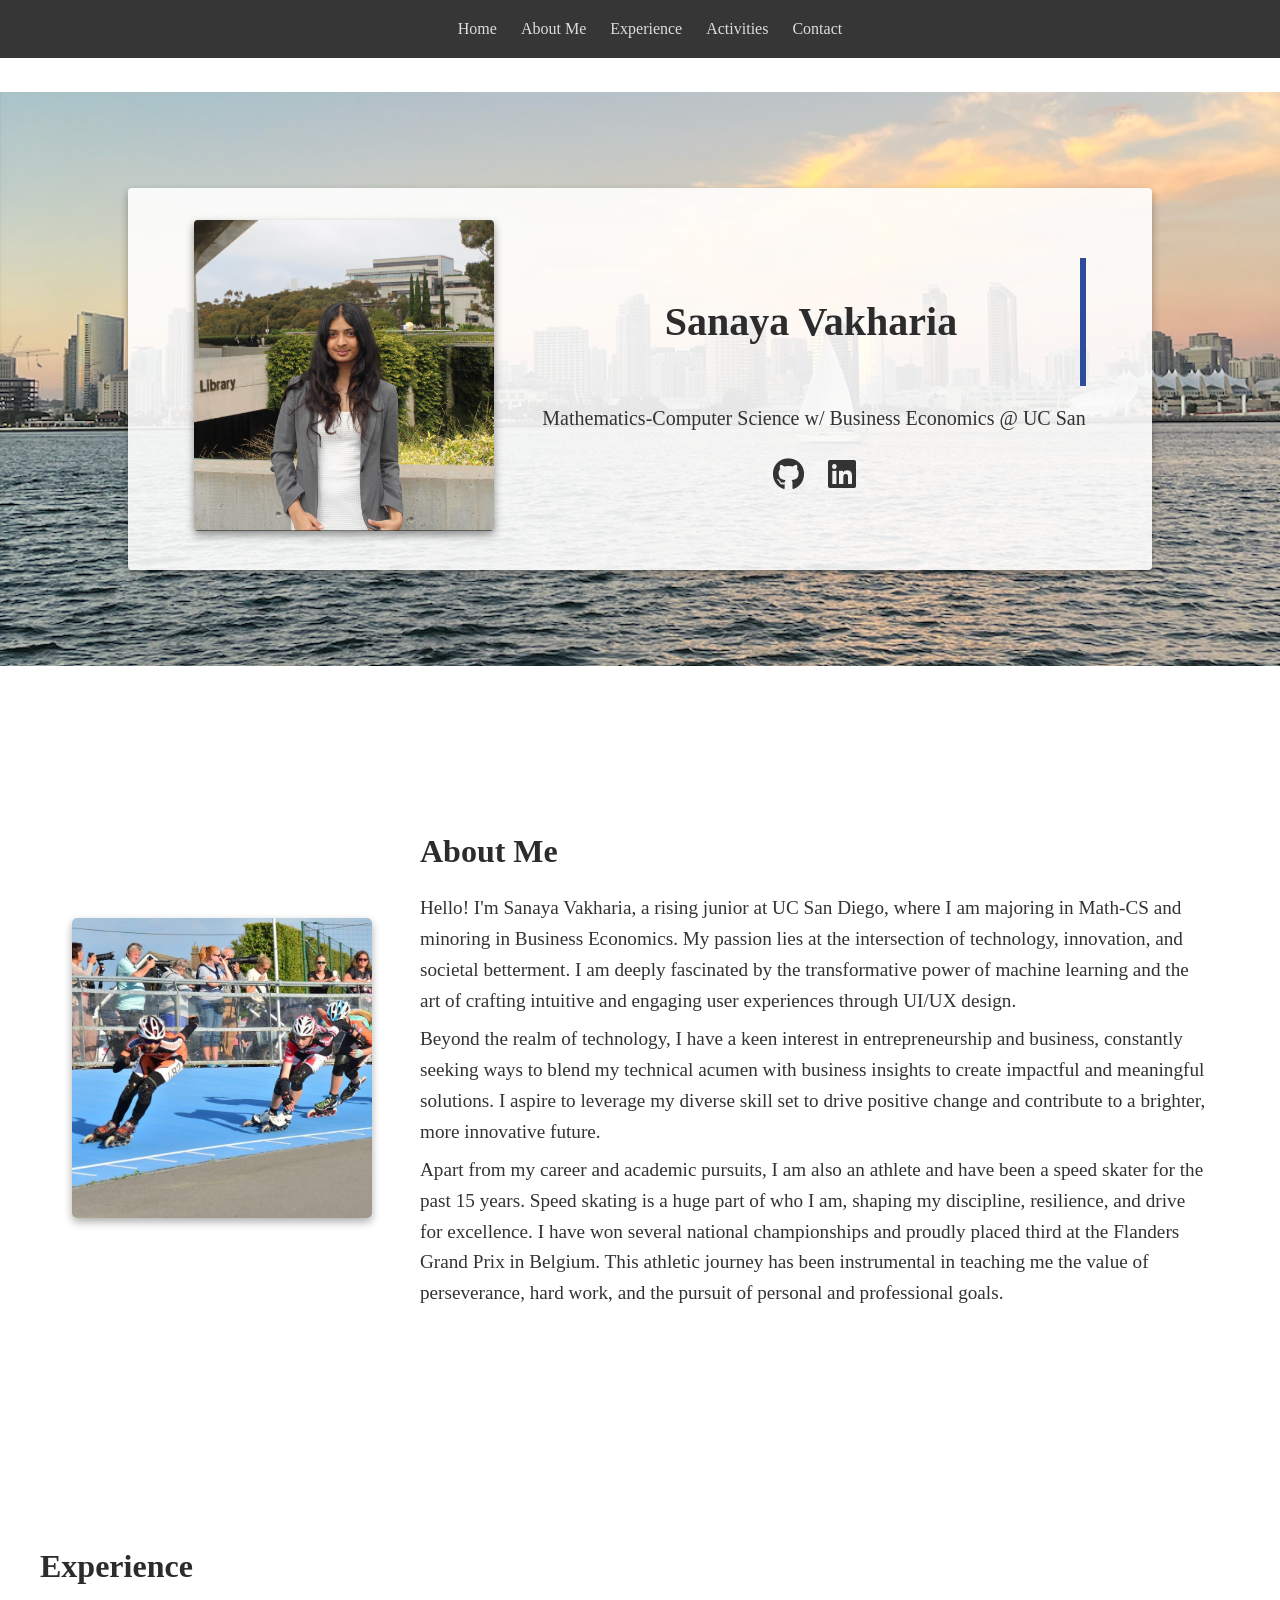
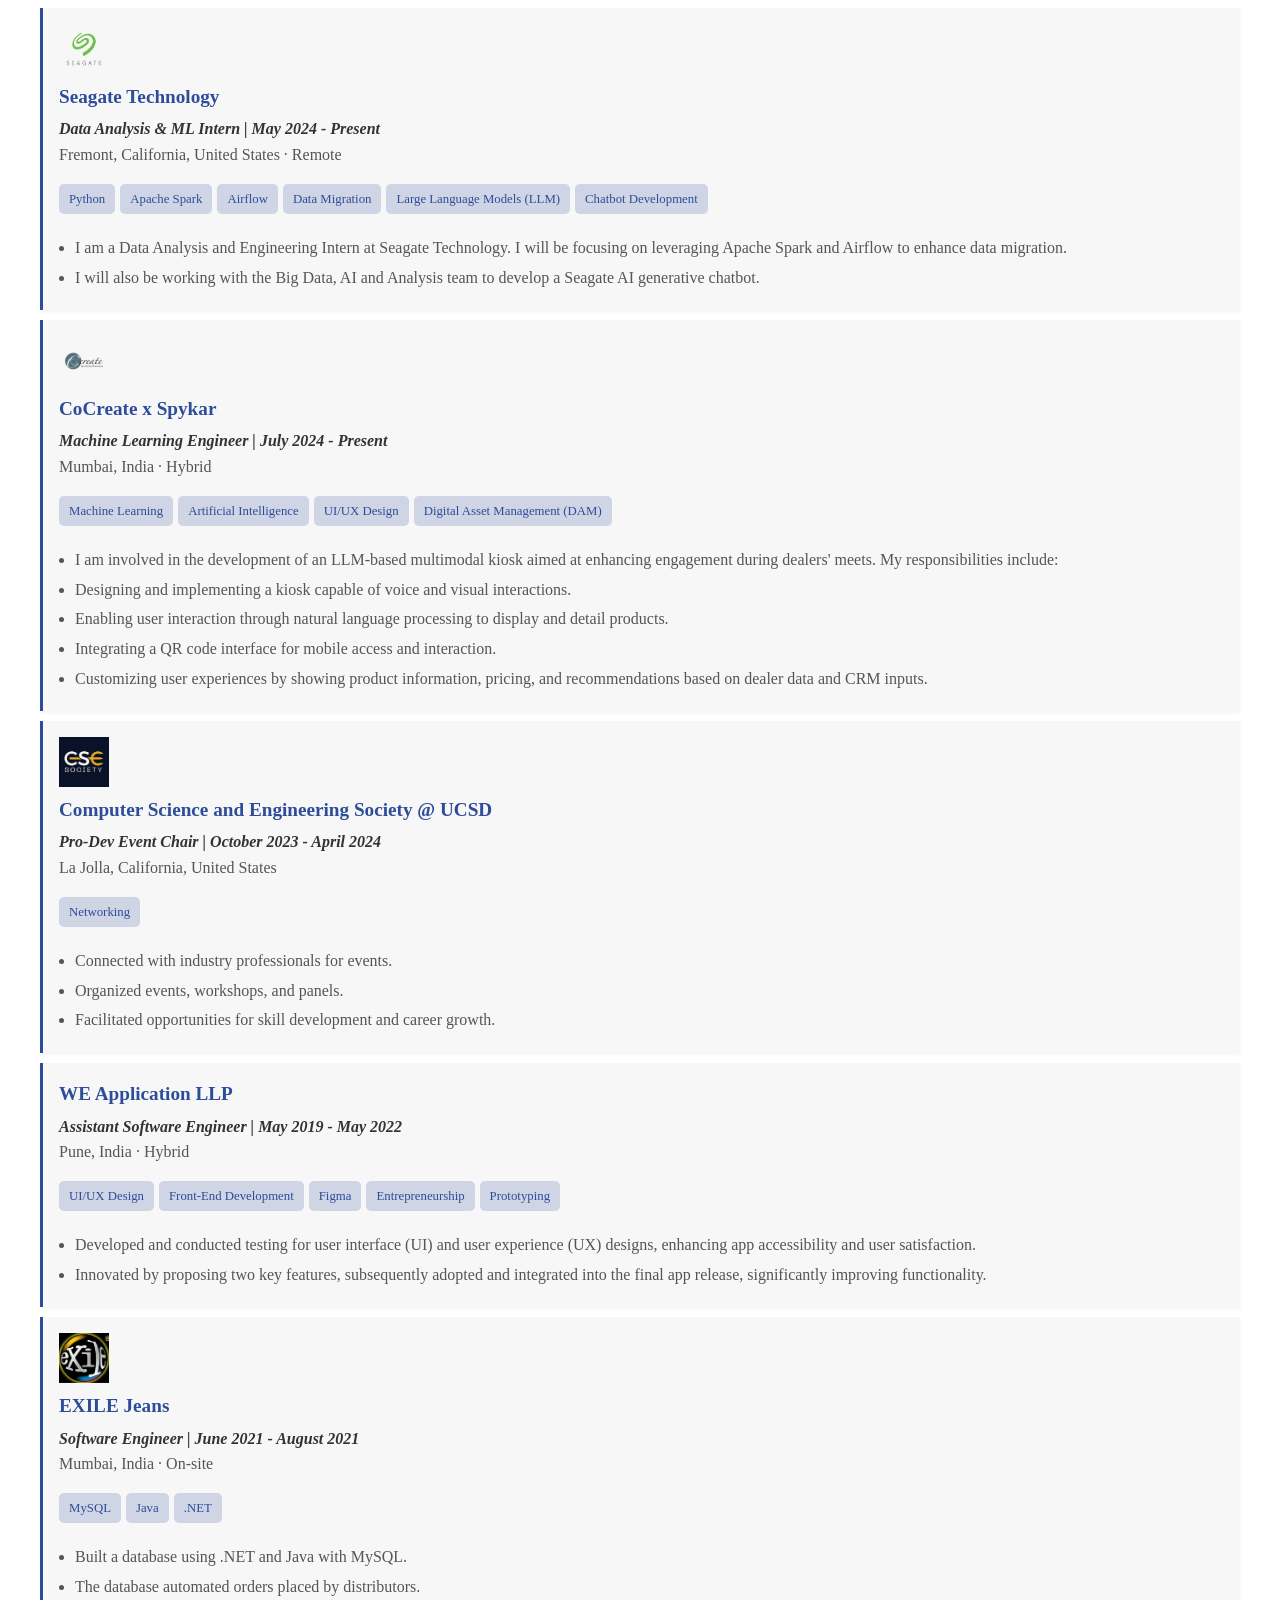
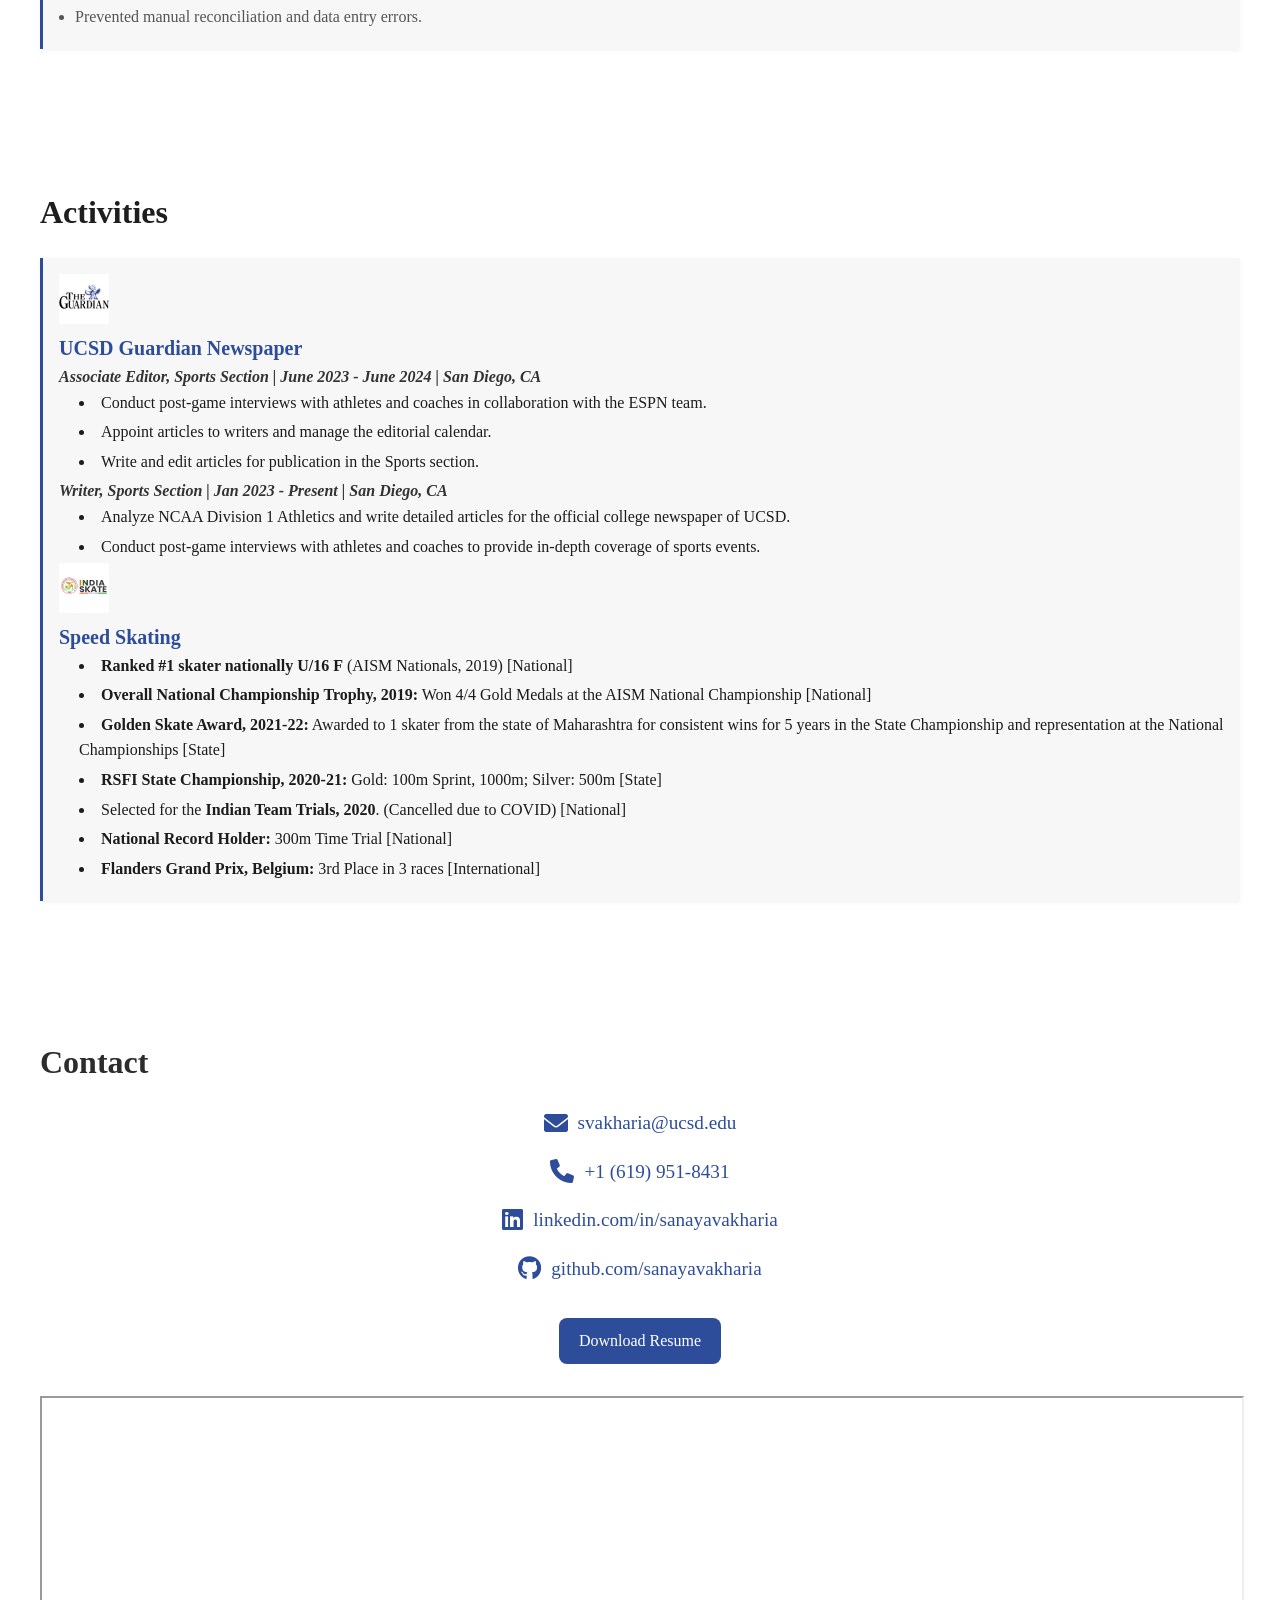
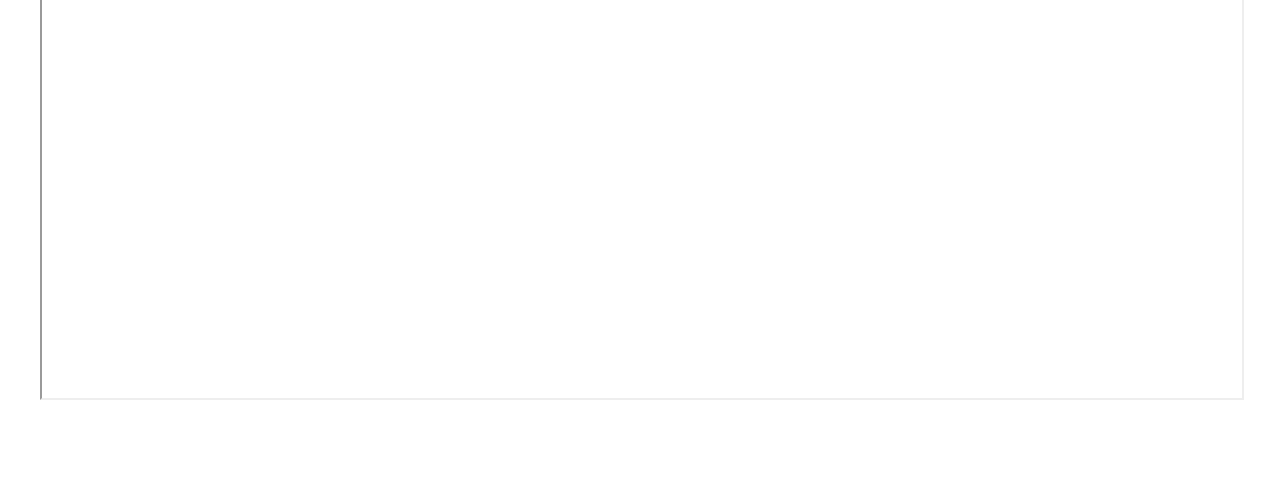
==== index.html @ 32162abb "rsfi logo added again" ====
<!DOCTYPE html>
<html lang="en">

<head>
    <meta charset="UTF-8">
    <meta name="viewport" content="width=device-width, initial-scale=1.0">
    <title>Sanaya Vakharia</title>
    <link href="https://fonts.googleapis.com/css2?family=Playfair+Display:wght@400;700&display=swap" rel="stylesheet">
    <link rel="stylesheet" href="styles.css">
    <link rel="stylesheet" href="https://cdnjs.cloudflare.com/ajax/libs/font-awesome/6.0.0-beta3/css/all.min.css">
    <link rel="icon" href="ICON.png" type="image/x-icon"> 
</head>

<body>
    <header>
        <nav>
            <ul>
                <li><a href="#main">Home</a></li>
                <li><a href="#about">About Me</a></li>
                <li><a href="#experience">Experience</a></li>
                <li><a href="#activities">Activities</a></li>
                <li><a href="#contact">Contact</a></li>
            </ul>
        </nav>
    </header>

    <section id="main">
        <div class="main-container">
            <div class="profile-pic">
                <img src="profile.jpg" alt="Sanaya Vakharia">
            </div>
            <div class="about-text">
                <h1 id="main-title">Sanaya Vakharia</h1>
                <p>Mathematics-Computer Science w/ Business Economics @ UC San Diego 🔱 </p>
                <p>Data Analyst & ML Intern @ Seagate Technology</p>
                <div class="social-icons">
                    <a href="https://github.com/sanayavakharia" target="_blank"><i class="fab fa-github"></i></a>
                    <a href="https://www.linkedin.com/in/sanaya27" target="_blank"><i class="fab fa-linkedin"></i></a>
                </div>
            </div>
        </div>
    </section>

    <section id="about">
        <div class="about-container">
            <div class="profile-pic-square">
                <img src="skate.jpg" alt="Sanaya Vakharia">
            </div>
            <div class="about-text">
                <h2>About Me</h2>
                <p>Hello! I'm Sanaya Vakharia, a rising junior at UC San Diego, where I am majoring in Math-CS and minoring in Business Economics. My passion lies at the intersection of technology, innovation, and societal betterment. I am deeply fascinated by the transformative power of machine learning and the art of crafting intuitive and engaging user experiences through UI/UX design.</p>
                <p>Beyond the realm of technology, I have a keen interest in entrepreneurship and business, constantly seeking ways to blend my technical acumen with business insights to create impactful and meaningful solutions. I aspire to leverage my diverse skill set to drive positive change and contribute to a brighter, more innovative future.</p>
                <p>Apart from my career and academic pursuits, I am also an athlete and have been a speed skater for the past 15 years. Speed skating is a huge part of who I am, shaping my discipline, resilience, and drive for excellence. I have won several national championships and proudly placed third at the Flanders Grand Prix in Belgium. This athletic journey has been instrumental in teaching me the value of perseverance, hard work, and the pursuit of personal and professional goals.</p>
            </div>
        </div>
    </section>

    <section id="experience">
        <h2>Experience</h2>
        <div class="experience-item">
            <div class="experience-header">
                <img src="seagate.png" alt="Seagate Logo" class="experience-logo">
                <div>
                    <h3>Seagate Technology</h3>
                    <h4><em>Data Analysis & ML Intern | May 2024 - Present</em></h4>
                    <p>Fremont, California, United States · Remote</p>
                </div>
                <div class="skills-used">
                    <span class="skill">Python</span>
                    <span class="skill">Apache Spark</span>
                    <span class="skill">Airflow</span>
                    <span class="skill">Data Migration</span>
                    <span class="skill">Large Language Models (LLM)</span>
                    <span class="skill">Chatbot Development</span>
                </div>
            </div>
            <ul>
                <li>I am a Data Analysis and Engineering Intern at Seagate Technology. I will be focusing on leveraging Apache Spark and Airflow to enhance data migration.</li>
                <li>I will also be working with the Big Data, AI and Analysis team to develop a Seagate AI generative chatbot.</li>
            </ul>
        </div>

        <div class="experience-item">
            <div class="experience-header">
                <img src="cocreate.webp" alt="CoCreate Logo" class="experience-logo">
                <div>
                    <h3>CoCreate x Spykar</h3>
                    <h4><em>Machine Learning Engineer | July 2024 - Present</em></h4>
                    <p>Mumbai, India · Hybrid</p>
                </div>
                <div class="skills-used">
                    <span class="skill">Machine Learning</span>
                    <span class="skill">Artificial Intelligence</span>
                    <span class="skill">UI/UX Design</span>
                    <span class="skill">Digital Asset Management (DAM)</span>
                </div>
            </div>
            <ul>
                <li>I am involved in the development of an LLM-based multimodal kiosk aimed at enhancing engagement during dealers' meets. My responsibilities include:</li>
                <li>Designing and implementing a kiosk capable of voice and visual interactions.</li>
                <li>Enabling user interaction through natural language processing to display and detail products.</li>
                <li>Integrating a QR code interface for mobile access and interaction.</li>
                <li>Customizing user experiences by showing product information, pricing, and recommendations based on dealer data and CRM inputs.</li>
            </ul>
        </div>
        <div class="experience-item">
            <div class="experience-header">
                <img src="cses.jpeg" alt="CSES Logo" class="experience-logo">
                <div>
                    <h3>Computer Science and Engineering Society @ UCSD</h3>
                    <h4><em>Pro-Dev Event Chair | October 2023 - April 2024</em></h4>
                    <p>La Jolla, California, United States</p>
                </div>
                <div class="skills-used">
                    <span class="skill">Networking</span>
                </div>
            </div>
            <ul>
                <li>Connected with industry professionals for events.</li>
                <li>Organized events, workshops, and panels.</li>
                <li>Facilitated opportunities for skill development and career growth.</li>
            </ul>
        </div>
        <div class="experience-item">
            <div class="experience-header">
                <div>
                    <h3>WE Application LLP</h3>
                    <h4><em>Assistant Software Engineer | May 2019 - May 2022</em></h4>
                    <p>Pune, India · Hybrid</p>
                </div>
                <div class="skills-used">
                    <span class="skill">UI/UX Design</span>
                    <span class="skill">Front-End Development</span>
                    <span class="skill">Figma</span>
                    <span class="skill">Entrepreneurship</span>
                    <span class="skill">Prototyping</span>
                </div>
            </div>
            <ul>
                <li>Developed and conducted testing for user interface (UI) and user experience (UX) designs, enhancing app accessibility and user satisfaction.</li>
                <li>Innovated by proposing two key features, subsequently adopted and integrated into the final app release, significantly improving functionality.</li>
            </ul>
        </div>
        <div class="experience-item">
            <div class="experience-header">
                <img src="exile.jpeg" alt="EXILE Jeans Logo" class="experience-logo">
                <div>
                    <h3>EXILE Jeans</h3>
                    <h4><em>Software Engineer | June 2021 - August 2021</em></h4>
                    <p>Mumbai, India · On-site</p>
                </div>
                <div class="skills-used">
                    <span class="skill">MySQL</span>
                    <span class="skill">Java</span>
                    <span class="skill">.NET</span>
                </div>
            </div>
            <ul>
                <li>Built a database using .NET and Java with MySQL.</li>
                <li>The database automated orders placed by distributors.</li>
                <li>Prevented manual reconciliation and data entry errors.</li>
            </ul>
        </div>
    </section>

    <section id="activities">
        <h2>Activities</h2>
        <div class="activities-container">
            <div class="activities-header">
                <img src="guardian.jpeg" alt="Guardian Logo" class="activities-logo">
                <div>
                    <h3>UCSD Guardian Newspaper</h3>
                    <h4><em>Associate Editor, Sports Section | June 2023 - June 2024 | San Diego, CA</em></h4>
                </div>
            </div>
            <ul>
                <li>Conduct post-game interviews with athletes and coaches in collaboration with the ESPN team.</li>
                <li>Appoint articles to writers and manage the editorial calendar.</li>
                <li>Write and edit articles for publication in the Sports section.</li>
            </ul>
            <div class="activities-header">
                <div>
                    <h4><em>Writer, Sports Section | Jan 2023 - Present | San Diego, CA</em></h4>
                </div>
            </div>
            <ul>
                <li>Analyze NCAA Division 1 Athletics and write detailed articles for the official college newspaper of UCSD.</li>
                <li>Conduct post-game interviews with athletes and coaches to provide in-depth coverage of sports events.</li>
            </ul>
            <div class="activities-header">
                <img src="rsfi.jpg" alt="RSFI Logo" class="activities-logo">
                <h3>Speed Skating</h3>
            </div>
            <ul>
                <li><strong>Ranked #1 skater nationally U/16 F</strong> (AISM Nationals, 2019) [National]</li>
                <li><strong>Overall National Championship Trophy, 2019:</strong> Won 4/4 Gold Medals at the AISM National Championship [National]</li>
                <li><strong>Golden Skate Award, 2021-22:</strong> Awarded to 1 skater from the state of Maharashtra for consistent wins for 5 years in the State Championship and representation at the National Championships [State]</li>
                <li><strong>RSFI State Championship, 2020-21:</strong> Gold: 100m Sprint, 1000m; Silver: 500m [State]</li>
                <li>Selected for the <strong>Indian Team Trials, 2020</strong>. (Cancelled due to COVID) [National]</li>
                <li><strong>National Record Holder:</strong> 300m Time Trial [National]</li>
                <li><strong>Flanders Grand Prix, Belgium:</strong> 3rd Place in 3 races [International]</li>
            </ul>
        </div>
    </section>

    <section id="contact">
        <h2>Contact</h2>
        <div class="contact-container">
            <div class="contact-item">
                <span class="icon"><i class="fa-solid fa-envelope"></i></span>
                <span class="text"><a href="mailto:svakharia@ucsd.edu">svakharia@ucsd.edu</a></span>
            </div>
            <div class="contact-item">
                <span class="icon"><i class="fas fa-phone"></i></span>
                <span class="text">+1 (619) 951-8431</span>
            </div>
            <div class="contact-item">
                <span class="icon"><i class="fab fa-linkedin"></i></span>
                <span class="text"><a href="https://linkedin.com/in/sanayavakharia" target="_blank">linkedin.com/in/sanayavakharia</a></span>
            </div>
            <div class="contact-item">
                <span class="icon"><i class="fab fa-github"></i></span>
                <span class="text"><a href="https://github.com/sanayavakharia" target="_blank">github.com/sanayavakharia</a></span>
            </div>
        </div>
        <div class="download-resume-container">
            <a href="Resume.pdf" class="download-resume" download>Download Resume</a>
        </div>
        <div class="resume-container">
            <iframe src="Resume.pdf" width="100%" height="600px"></iframe>
        </div>
    </section>

    <script>
        document.addEventListener('DOMContentLoaded', (event) => {
            const mainSection = document.querySelector('#main');
            const paragraphs = mainSection.querySelectorAll('p');

            let textArray = [];
            paragraphs.forEach(p => {
                textArray.push(p.textContent);
                p.textContent = '';
            });

            let index = 0;
            let paragraphIndex = 0;

            function type() {
                if (paragraphIndex < textArray.length) {
                    if (index < textArray[paragraphIndex].length) {
                        paragraphs[paragraphIndex].textContent += textArray[paragraphIndex].charAt(index);
                        index++;
                        setTimeout(type, 35); // Adjust typing speed here
                    } else {
                        index = 0;
                        paragraphIndex++;
                        if (paragraphIndex < textArray.length) {
                            setTimeout(type, 35); // Pause before starting next paragraph
                        }
                    }
                }
            }

            type();
        });
    </script>
</body>

</html>
---- styles.css ----
/* Reset some basic styles */
* {
    margin: 0;
    padding: 0;
    box-sizing: content-box;
}

body {
    font-family: "Gill Sans Extrabold", serif;
    line-height: 1.6;
    background: #fff;
    color: #333;
    padding-top: 60px;
}

header {
    background: #363636;
    color: #ddd;
    padding: 1rem 0;
    text-align: center;
    position: fixed;
    width: 100%;
    top: 0;
    z-index: 1000;
}

nav ul {
    list-style: none;
    text-align: center;
}

nav ul li {
    display: inline;
    margin: 0 10px;
}

nav ul li a {
    color: #ddd;
    text-decoration: none;
    transition: color 0.3s ease-in-out;
}

nav ul li a:hover {
    color: #92a0f1;
}

section {
    padding: 4rem 2rem;
    margin: 2rem auto;
    max-width: 1200px;
    text-align: center;
}

h2 {
    color: rgb(30, 30, 30);
    font-size: 2rem;
    text-align: left;
    margin-bottom: 20px;
}

#main {
    padding: 6rem 8rem;
    text-align: center;
    background-image: url('sd.png');
    background-size: cover;
    background-position: center;
    background-repeat: no-repeat;
    border-radius: 0px;
}

#main .main-container {
    display: flex;
    flex-direction: row;
    align-items: center;
    justify-content: center;
    box-shadow: 0 4px 8px rgba(0, 0, 0, 0.318);
    border-radius: 4px;
    padding: 2rem;
    background-color: rgba(255, 255, 255, 0.891);
}

#main .profile-pic {
    margin-right: 3rem;
}

#main .profile-pic img {
    border-radius: 4px;
    width: 300px;
    height: auto;
    box-shadow: 0 4px 8px rgba(0, 0, 0, 0.424);
}

#main .about-text {
    text-align: center;
}

#main h1 {
    font-size: 2.5rem;
    margin-bottom: 1rem;
    padding: 2rem;
    white-space: nowrap;
    overflow: hidden;
    border-right: .15em solid #2d4c9a;
    animation: typing 2.5s steps(30, end), blink-caret .75s step-end infinite;
}

#main p {
    font-size: 1.25rem;
}

/* Typing effect */
@keyframes typing {
    from {
        width: 0;
    }

    to {
        width: 100%;
    }
}

/* Blinking cursor */
@keyframes blink-caret {
    from,
    to {
        border-color: transparent;
    }

    50% {
        border-color: #2d4c9a;
    }
}

.social-icons {
    margin-top: 1rem;
}

.social-icons a {
    margin: 0 10px;
    color: #333;
    font-size: 2rem;
    transition: color 0.3s ease-in-out;
}

.social-icons a:hover {
    color: #6d8ab8;
}

.about-container {
    display: flex;
    align-items: center;
    justify-content: center;
    text-align: left;
    margin: 2rem auto;
    padding: 2rem;
    background-color: #ffffff;
    border-radius: 8px;
}

.profile-pic-square {
    margin-right: 3rem;
}

.profile-pic-square img {
    border-radius: 5px;
    width: 300px;
    height: auto;
    box-shadow: 0 4px 8px rgba(0, 0, 0, 0.32);
}

.about-text h2 {
    font-size: 2rem;
}

.about-text p {
    font-size: 1.2rem;
    line-height: 1.6;
}

h1,
h2 {
    margin-bottom: 1rem;
    color: #2c2c2c;
}

p {
    margin-bottom: 0.5rem;
    color: #333;
}

ul {
    padding-left: 20px;
    text-align: left;
    color: #333;
}

a {
    color: #6d8ab8;
    text-decoration: none;
    transition: color 0.3s ease-in-out;
}

a:hover {
    color: #92a0f1;
}

.experience-item {
    background-color: #f7f7f7;
    border-left: 3px solid #2d4c9a;
    padding: 1rem;
    margin-bottom: 10px;
    border-radius: 0px;
    text-align: left;
    box-shadow: 0 2px 4px rgba(0, 0, 0, 0.048);
}

.experience-header {
    display: inline-block;
    align-items: center;
    margin-bottom: 1rem;
}

.experience-logo {
    width: 50px;
    height: 50px;
    margin-right: 1rem;
}

.experience h2 {
    font-size: 1.2rem;
    color: #444445;
    margin-bottom: 0.25rem;
}

.experience-item h3 {
    font-size: 1.2rem;
    color: #2d4c9a;
    margin-bottom: 0.25rem;
}

.experience-item p {
    font-size: 1rem;
    color: #555;
    margin-bottom: 0.3rem;
}

.experience-item ul {
    list-style: disc;
    padding-left: 1rem;
}

.experience-item ul li {
    margin-bottom: 0.25rem;
    color: #555;
}

.skills-used {
    display: flex;
    flex-wrap: wrap;
    margin-top: 1rem;
}

.skill {
    background-color: rgba(45, 76, 154, 0.2);
    color: #2d4c9a;
    padding: 5px 10px;
    margin-right: 5px;
    margin-bottom: 5px;
    border-radius: 5px;
    font-size: 0.8rem;
    white-space: nowrap;
}

#activities {
    padding: 2rem 2rem;
    margin-top: 10px;
    margin-bottom: 2rem;
    max-width: 1200px;
    text-align: left;
}

#activities h2 {
    color: rgb(30, 30, 30);
    font-size: 2rem;
    text-align: left;
    margin-bottom: 20px;
}

.activities-container {
    background-color: #f7f7f7;
    border-left: 3px solid #2d4c9a;
    padding: 1rem;
    margin-bottom: 0.5rem;
    border-radius: 0px;
    box-shadow: 0 2px 4px rgba(0, 0, 0, 0.048);
}

.activities-header {
    display: block;
    align-items: center;
    margin-bottom: 0rem;
}

.activities-logo {
    width: 50px;
    height: 50px;
    margin-right: 1rem;
}

.activities-header h3 {
    font-size: 1.25rem;
    color: #2d4c9a;
}

.activities-header p {
    font-size: 1rem;
    color: #343434;
}

.activities-container ul {
    list-style: disc inside;
    padding-left: 20px;
}

.activities-container ul li {
    margin-bottom: 0.25rem;
    color: #1d1c1c;
}

#contact {
    background: #ffffff;
    padding: 4rem 2rem;
    text-align: center;
}

.contact-container {
    display: flex;
    flex-direction: column;
    align-items: center;
    justify-content: center;
    margin-bottom: 20px;
}

.contact-item {
    display: flex;
    align-items: center;
    margin-bottom: 10px;
}

.contact-item .icon {
    font-size: 1.5rem;
    color: #2d4c9a;
    margin-right: 10px;
}

.contact-item .text {
    font-size: 1.2rem;
    color: #2d4c9a;
    align-items: center;
}

.contact-item a {
    color: #2d4c9a;
    text-decoration: none;
    align-items: center;
}

.contact-item a:hover {
    text-decoration: underline;
}

.resume-container {
    margin-top: 2rem;
}

.download-resume-container {
    display: flex;
    justify-content: center;
    align-items: center;
}

.download-resume {
    padding: 10px 20px;
    font-size: 1rem;
    color: #fff;
    background-color: #2d4c9a;
    border: none;
    border-radius: 8px;
    cursor: pointer;
    transition: background-color 0.3s;
    text-align: center;
    text-decoration: none;
}

.download-resume:hover {
    background-color: #393939;
    transition: background-color 0.3s;
    text-decoration: underline;
}

/* Responsive Styles */
@media (max-width: 767px) {
    #main {
        padding: 4rem 1rem; /* Reduce padding for smaller screens */
    }
    #main .main-container {
        flex-direction: column; /* Stack items vertically */
        padding: 1rem; /* Reduce padding for smaller screens */
    }
    #main .profile-pic {
        margin-right: 0;
        margin-bottom: 1rem; /* Add margin below the image */
    }
    #main .profile-pic img {
        width: 100%; /* Make image responsive */
    }
    .about-container {
        flex-direction: column; /* Stack items vertically */
        text-align: center; /* Center text for smaller screens */
        padding: 1rem; /* Reduce padding for smaller screens */
    }
    .profile-pic-square {
        margin-right: 0;
        margin-bottom: 1rem; /* Add margin below the image */
    }
    .profile-pic-square img {
        width: 100%; /* Make image responsive */
    }
    section {
        padding: 2rem 1rem; /* Reduce padding for smaller screens */
    }
    .experience-item {
        padding: 1rem; /* Reduce padding for smaller screens */
    }
    .skills-used {
        justify-content: center; /* Center skills on smaller screens */
    }
    #activities {
        padding: 2rem 1rem; /* Reduce padding for smaller screens */
    }
    .activities-container {
        padding: 1rem; /* Reduce padding for smaller screens */
    }
    .contact-container {
        padding: 1rem; /* Reduce padding for smaller screens */
    }
}
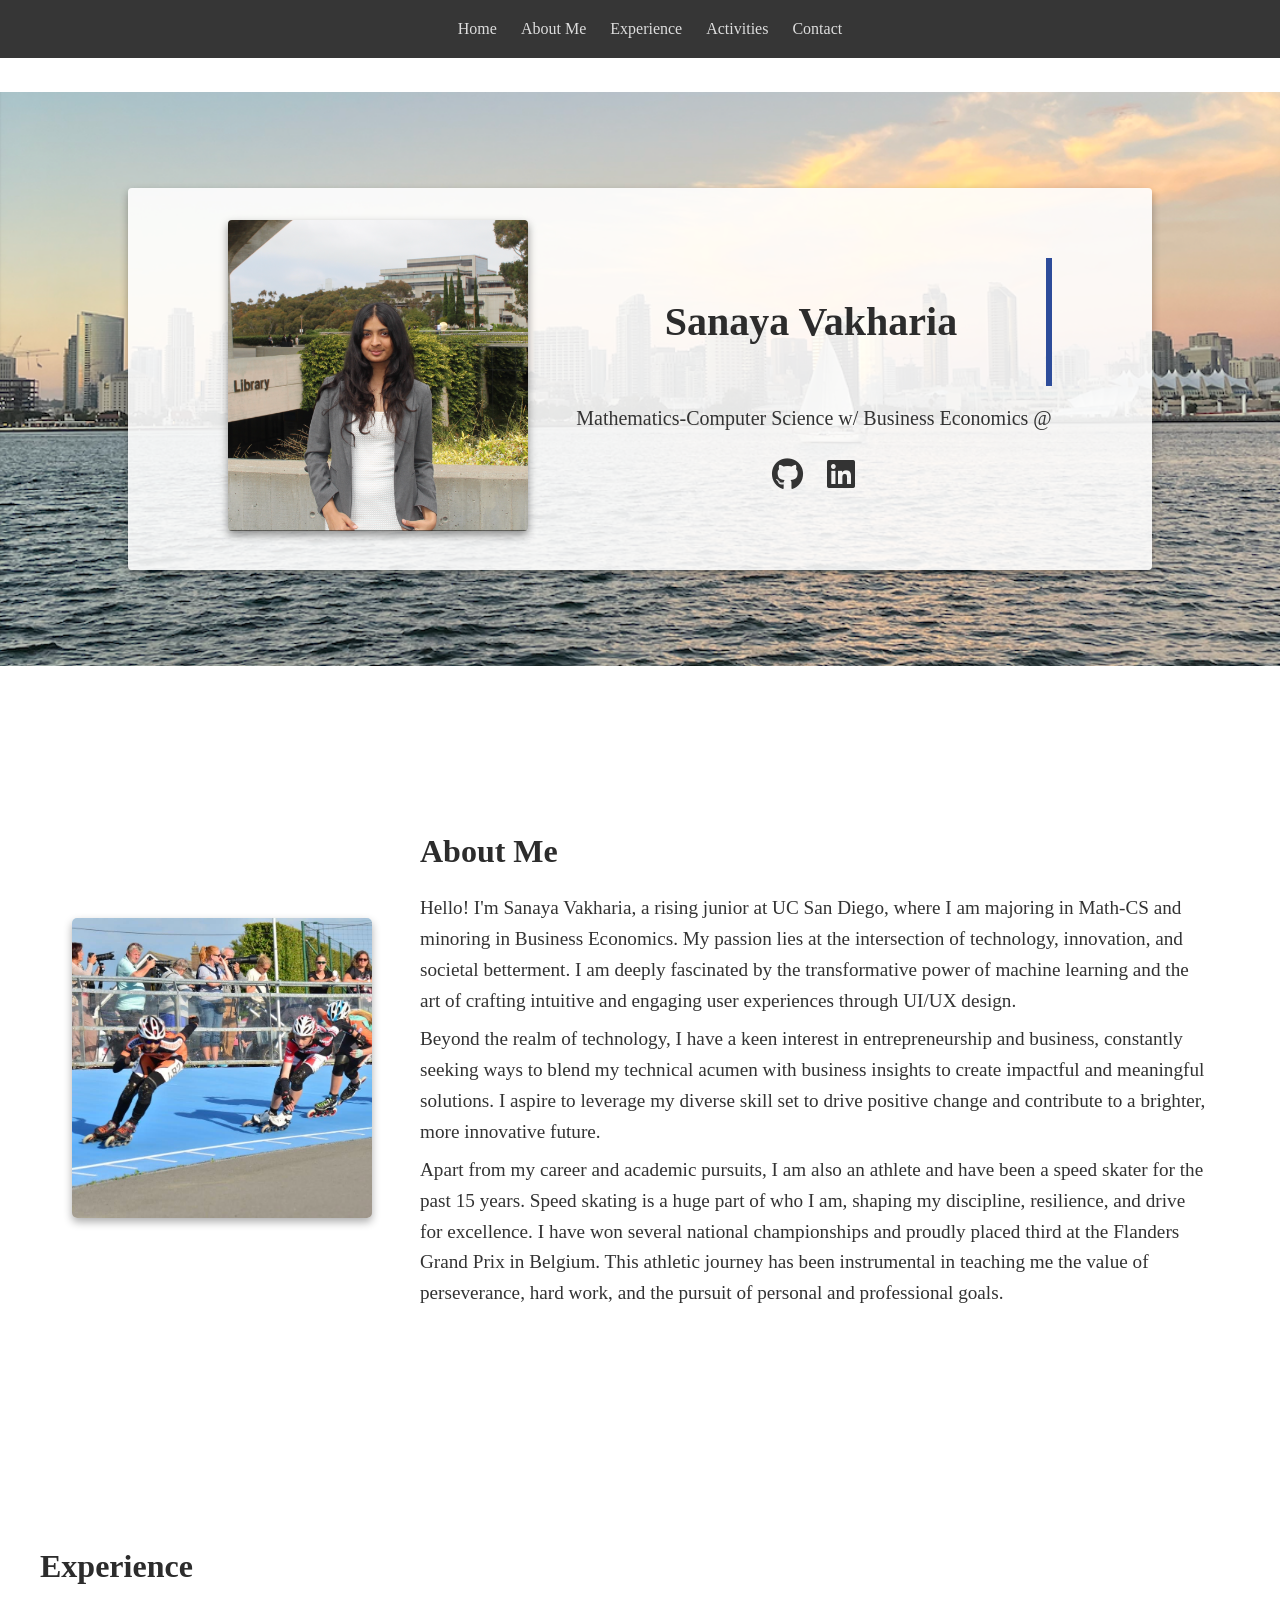
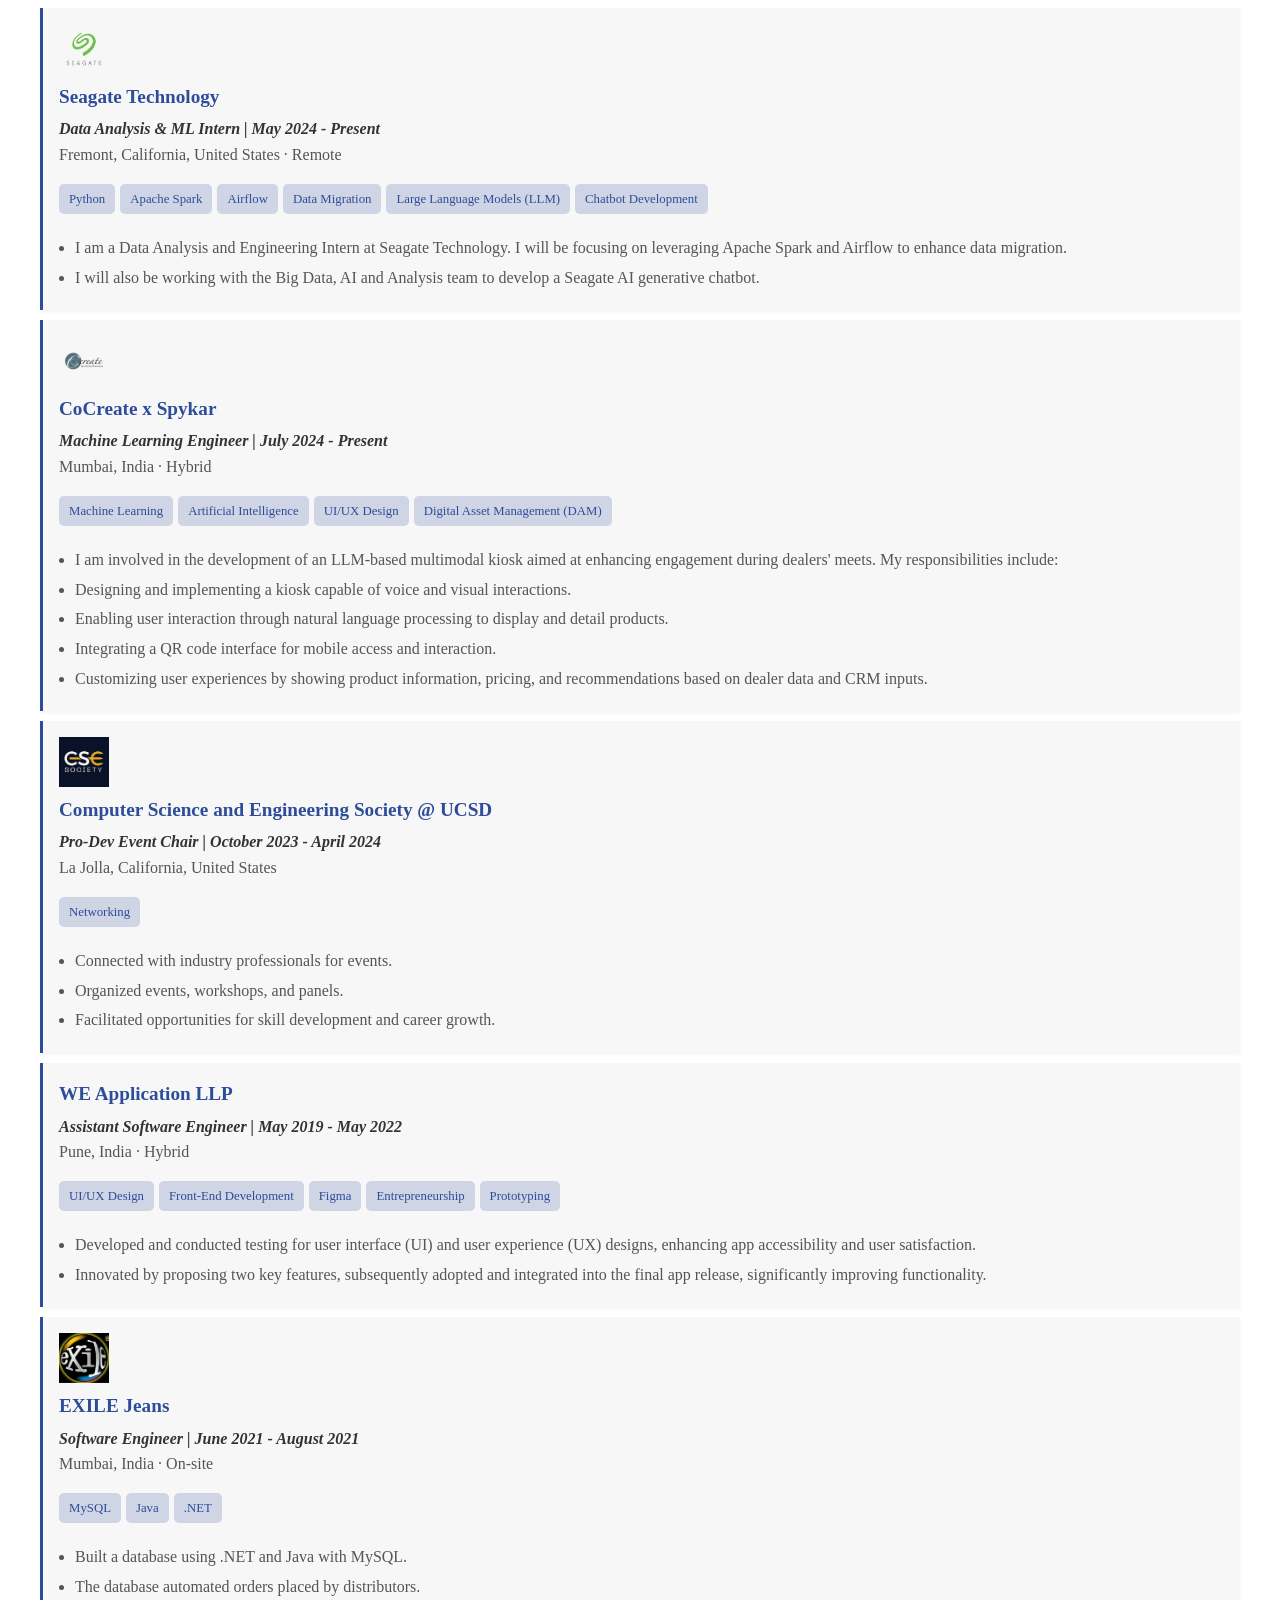
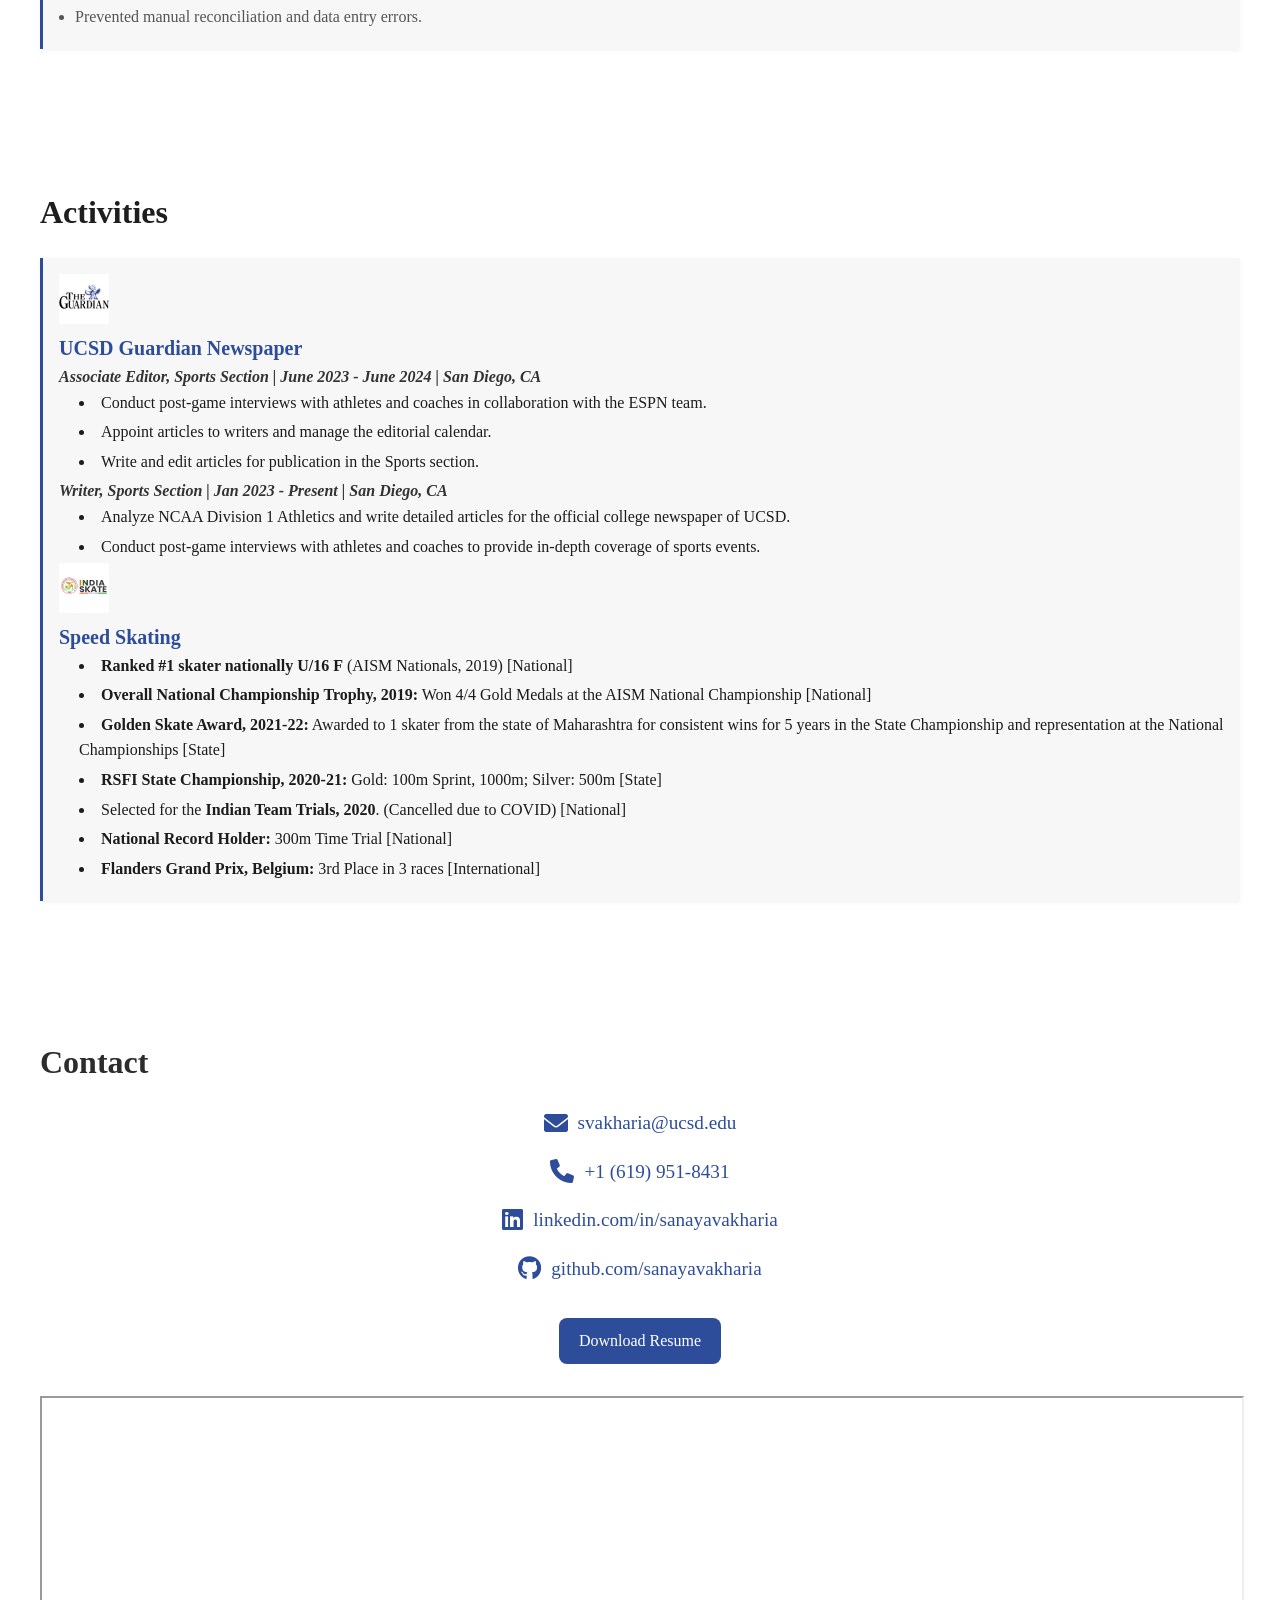
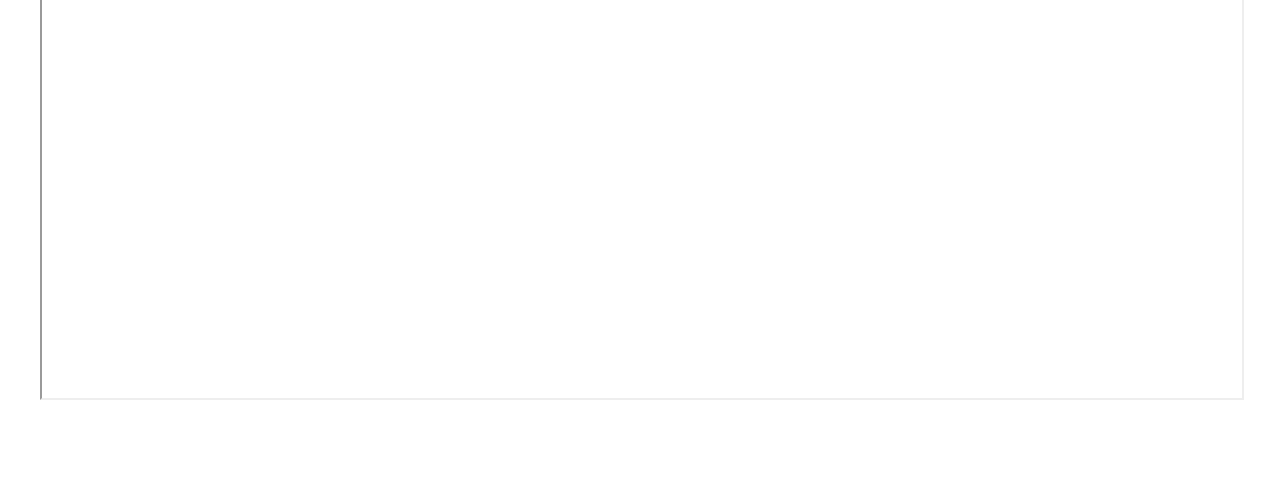
==== commit 9a6ff2ad: "resume changes" ====
--- a/index.html
+++ b/index.html
@@ -224,7 +224,7 @@
             </div>
         </div>
         <div class="download-resume-container">
-            <a href="Resume.pdf" class="download-resume" download>Download Resume</a>
+            <a href="resume1.pdf" class="download-resume" download>Download Resume</a>
         </div>
         <div class="resume-container">
             <iframe src="Resume.pdf" width="100%" height="600px"></iframe>
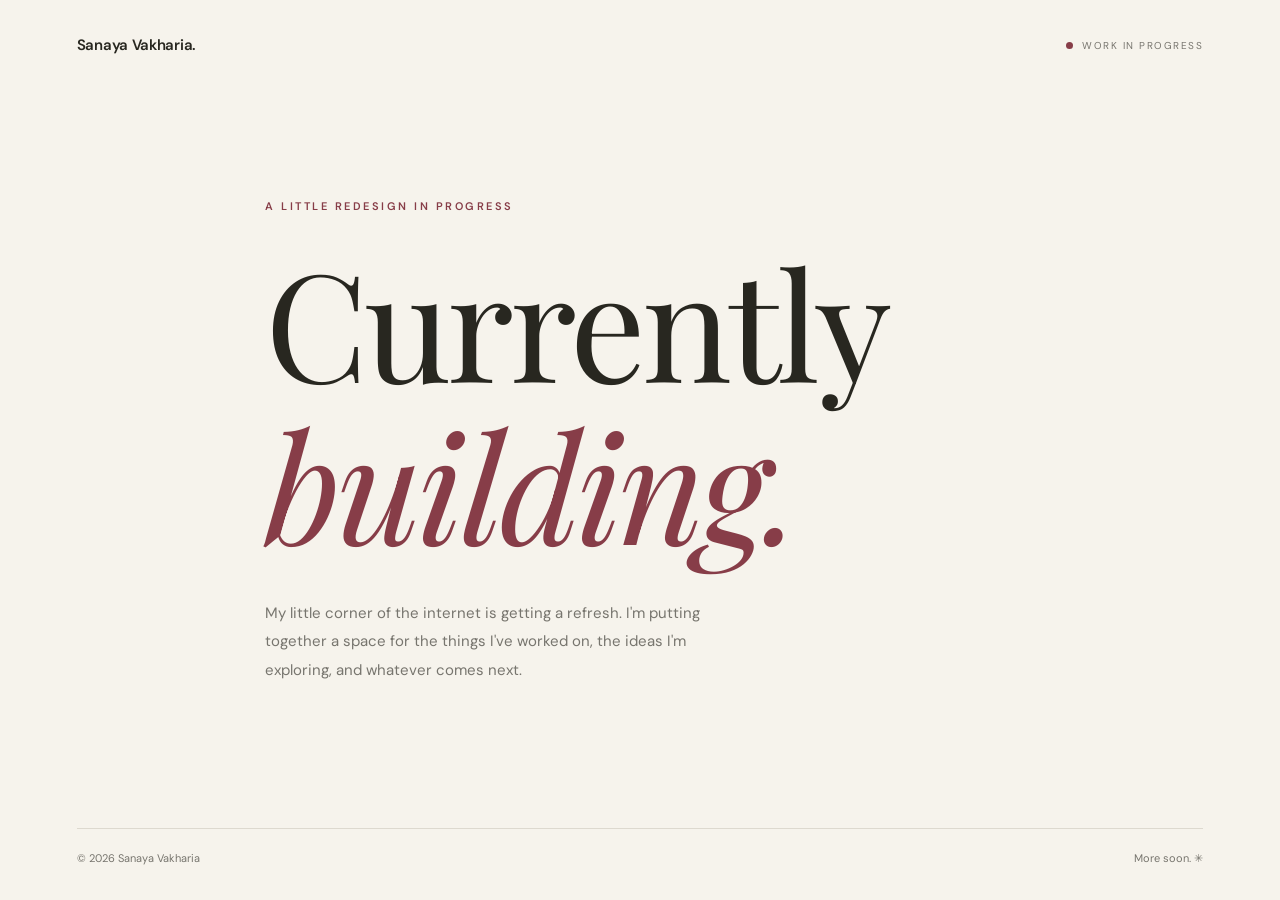
==== commit a373e4a5: "under construction" ====
--- a/index.html
+++ b/index.html
@@ -1,269 +1,177 @@
+
 <!DOCTYPE html>
 <html lang="en">
+<head>
+  <meta charset="UTF-8">
+  <meta name="viewport" content="width=device-width, initial-scale=1.0">
+  <title>Sanaya Vakharia</title>
 
-<head>
-    <meta charset="UTF-8">
-    <meta name="viewport" content="width=device-width, initial-scale=1.0">
-    <title>Sanaya Vakharia</title>
-    <link href="https://fonts.googleapis.com/css2?family=Playfair+Display:wght@400;700&display=swap" rel="stylesheet">
-    <link rel="stylesheet" href="styles.css">
-    <link rel="stylesheet" href="https://cdnjs.cloudflare.com/ajax/libs/font-awesome/6.0.0-beta3/css/all.min.css">
-    <link rel="icon" href="ICON.png" type="image/x-icon"> 
+  <link href="https://fonts.googleapis.com/css2?family=DM+Sans:wght@400;500;600&family=Playfair+Display:ital,wght@0,400;0,500;1,400&display=swap" rel="stylesheet">
+
+  <style>
+    * {
+      margin: 0;
+      padding: 0;
+      box-sizing: border-box;
+    }
+
+    body {
+      background: #F6F3EC;
+      color: #282720;
+      min-height: 100vh;
+      font-family: 'DM Sans', sans-serif;
+    }
+
+    .page {
+      min-height: 100vh;
+      display: flex;
+      flex-direction: column;
+      padding: 35px 6%;
+    }
+
+    header {
+      display: flex;
+      justify-content: space-between;
+      align-items: center;
+    }
+
+    .name {
+      font-size: 15px;
+      font-weight: 600;
+      letter-spacing: -0.3px;
+    }
+
+    .status {
+      display: flex;
+      align-items: center;
+      gap: 9px;
+      font-size: 10px;
+      letter-spacing: 1.5px;
+      color: #77756E;
+    }
+
+    .dot {
+      height: 7px;
+      width: 7px;
+      background: #873D48;
+      border-radius: 50%;
+      animation: pulse 2s infinite;
+    }
+
+    main {
+      flex: 1;
+      display: flex;
+      flex-direction: column;
+      justify-content: center;
+      align-items: flex-start;
+      max-width: 750px;
+      width: 100%;
+      margin: auto;
+    }
+
+    .eyebrow {
+      color: #873D48;
+      letter-spacing: 2.5px;
+      font-size: 11px;
+      font-weight: 600;
+      margin-bottom: 27px;
+    }
+
+    h1 {
+      font-family: 'Playfair Display', serif;
+      font-size: clamp(75px, 12vw, 150px);
+      font-weight: 400;
+      line-height: 1.08;
+      letter-spacing: -4px;
+    }
+
+    h1 span {
+      display: block;
+      color: #873D48;
+      font-style: italic;
+      font-weight: 400;
+    }
+
+    .description {
+      margin-top: 35px;
+      max-width: 460px;
+      font-size: 15px;
+      line-height: 1.9;
+      color: #77756E;
+    }
+
+    footer {
+      display: flex;
+      justify-content: space-between;
+      align-items: center;
+      border-top: 1px solid #DDD9CF;
+      padding-top: 22px;
+      font-size: 11px;
+      color: #77756E;
+    }
+
+    @keyframes pulse {
+      0%, 100% { opacity: 1; }
+      50% { opacity: 0.35; }
+    }
+
+    @media (max-width: 600px) {
+      .page {
+        padding: 25px;
+      }
+
+      .status {
+        font-size: 8px;
+      }
+
+      h1 {
+        letter-spacing: -2px;
+        font-size: clamp(60px, 13vw, 90px);
+      }
+
+      .description {
+        font-size: 14px;
+      }
+
+      footer {
+        font-size: 10px;
+      }
+    }
+  </style>
 </head>
 
 <body>
+  <div class="page">
+
     <header>
-        <nav>
-            <ul>
-                <li><a href="#main">Home</a></li>
-                <li><a href="#about">About Me</a></li>
-                <li><a href="#experience">Experience</a></li>
-                <li><a href="#activities">Activities</a></li>
-                <li><a href="#contact">Contact</a></li>
-            </ul>
-        </nav>
+      <div class="name">Sanaya Vakharia.</div>
+
+      <div class="status">
+        <span class="dot"></span>
+        WORK IN PROGRESS
+      </div>
     </header>
 
-    <section id="main">
-        <div class="main-container">
-            <div class="profile-pic">
-                <img src="profile.jpg" alt="Sanaya Vakharia">
-            </div>
-            <div class="about-text">
-                <h1 id="main-title">Sanaya Vakharia</h1>
-                <p>Mathematics-Computer Science w/ Business Economics @ UC San Diego 🔱 </p>
-                <p>Data Analyst & ML Intern @ Seagate Technology</p>
-                <div class="social-icons">
-                    <a href="https://github.com/sanayavakharia" target="_blank"><i class="fab fa-github"></i></a>
-                    <a href="https://www.linkedin.com/in/sanaya27" target="_blank"><i class="fab fa-linkedin"></i></a>
-                </div>
-            </div>
-        </div>
-    </section>
+    <main>
+      <p class="eyebrow">A LITTLE REDESIGN IN PROGRESS</p>
 
-    <section id="about">
-        <div class="about-container">
-            <div class="profile-pic-square">
-                <img src="skate.jpg" alt="Sanaya Vakharia">
-            </div>
-            <div class="about-text">
-                <h2>About Me</h2>
-                <p>Hello! I'm Sanaya Vakharia, a rising junior at UC San Diego, where I am majoring in Math-CS and minoring in Business Economics. My passion lies at the intersection of technology, innovation, and societal betterment. I am deeply fascinated by the transformative power of machine learning and the art of crafting intuitive and engaging user experiences through UI/UX design.</p>
-                <p>Beyond the realm of technology, I have a keen interest in entrepreneurship and business, constantly seeking ways to blend my technical acumen with business insights to create impactful and meaningful solutions. I aspire to leverage my diverse skill set to drive positive change and contribute to a brighter, more innovative future.</p>
-                <p>Apart from my career and academic pursuits, I am also an athlete and have been a speed skater for the past 15 years. Speed skating is a huge part of who I am, shaping my discipline, resilience, and drive for excellence. I have won several national championships and proudly placed third at the Flanders Grand Prix in Belgium. This athletic journey has been instrumental in teaching me the value of perseverance, hard work, and the pursuit of personal and professional goals.</p>
-            </div>
-        </div>
-    </section>
+      <h1>
+        Currently
+        <span>building.</span>
+      </h1>
 
-    <section id="experience">
-        <h2>Experience</h2>
-        <div class="experience-item">
-            <div class="experience-header">
-                <img src="seagate.png" alt="Seagate Logo" class="experience-logo">
-                <div>
-                    <h3>Seagate Technology</h3>
-                    <h4><em>Data Analysis & ML Intern | May 2024 - Present</em></h4>
-                    <p>Fremont, California, United States · Remote</p>
-                </div>
-                <div class="skills-used">
-                    <span class="skill">Python</span>
-                    <span class="skill">Apache Spark</span>
-                    <span class="skill">Airflow</span>
-                    <span class="skill">Data Migration</span>
-                    <span class="skill">Large Language Models (LLM)</span>
-                    <span class="skill">Chatbot Development</span>
-                </div>
-            </div>
-            <ul>
-                <li>I am a Data Analysis and Engineering Intern at Seagate Technology. I will be focusing on leveraging Apache Spark and Airflow to enhance data migration.</li>
-                <li>I will also be working with the Big Data, AI and Analysis team to develop a Seagate AI generative chatbot.</li>
-            </ul>
-        </div>
+      <p class="description">
+        My little corner of the internet is getting a refresh.
+        I'm putting together a space for the things I've worked on,
+        the ideas I'm exploring, and whatever comes next.
+      </p>
+    </main>
 
-        <div class="experience-item">
-            <div class="experience-header">
-                <img src="cocreate.webp" alt="CoCreate Logo" class="experience-logo">
-                <div>
-                    <h3>CoCreate x Spykar</h3>
-                    <h4><em>Machine Learning Engineer | July 2024 - Present</em></h4>
-                    <p>Mumbai, India · Hybrid</p>
-                </div>
-                <div class="skills-used">
-                    <span class="skill">Machine Learning</span>
-                    <span class="skill">Artificial Intelligence</span>
-                    <span class="skill">UI/UX Design</span>
-                    <span class="skill">Digital Asset Management (DAM)</span>
-                </div>
-            </div>
-            <ul>
-                <li>I am involved in the development of an LLM-based multimodal kiosk aimed at enhancing engagement during dealers' meets. My responsibilities include:</li>
-                <li>Designing and implementing a kiosk capable of voice and visual interactions.</li>
-                <li>Enabling user interaction through natural language processing to display and detail products.</li>
-                <li>Integrating a QR code interface for mobile access and interaction.</li>
-                <li>Customizing user experiences by showing product information, pricing, and recommendations based on dealer data and CRM inputs.</li>
-            </ul>
-        </div>
-        <div class="experience-item">
-            <div class="experience-header">
-                <img src="cses.jpeg" alt="CSES Logo" class="experience-logo">
-                <div>
-                    <h3>Computer Science and Engineering Society @ UCSD</h3>
-                    <h4><em>Pro-Dev Event Chair | October 2023 - April 2024</em></h4>
-                    <p>La Jolla, California, United States</p>
-                </div>
-                <div class="skills-used">
-                    <span class="skill">Networking</span>
-                </div>
-            </div>
-            <ul>
-                <li>Connected with industry professionals for events.</li>
-                <li>Organized events, workshops, and panels.</li>
-                <li>Facilitated opportunities for skill development and career growth.</li>
-            </ul>
-        </div>
-        <div class="experience-item">
-            <div class="experience-header">
-                <div>
-                    <h3>WE Application LLP</h3>
-                    <h4><em>Assistant Software Engineer | May 2019 - May 2022</em></h4>
-                    <p>Pune, India · Hybrid</p>
-                </div>
-                <div class="skills-used">
-                    <span class="skill">UI/UX Design</span>
-                    <span class="skill">Front-End Development</span>
-                    <span class="skill">Figma</span>
-                    <span class="skill">Entrepreneurship</span>
-                    <span class="skill">Prototyping</span>
-                </div>
-            </div>
-            <ul>
-                <li>Developed and conducted testing for user interface (UI) and user experience (UX) designs, enhancing app accessibility and user satisfaction.</li>
-                <li>Innovated by proposing two key features, subsequently adopted and integrated into the final app release, significantly improving functionality.</li>
-            </ul>
-        </div>
-        <div class="experience-item">
-            <div class="experience-header">
-                <img src="exile.jpeg" alt="EXILE Jeans Logo" class="experience-logo">
-                <div>
-                    <h3>EXILE Jeans</h3>
-                    <h4><em>Software Engineer | June 2021 - August 2021</em></h4>
-                    <p>Mumbai, India · On-site</p>
-                </div>
-                <div class="skills-used">
-                    <span class="skill">MySQL</span>
-                    <span class="skill">Java</span>
-                    <span class="skill">.NET</span>
-                </div>
-            </div>
-            <ul>
-                <li>Built a database using .NET and Java with MySQL.</li>
-                <li>The database automated orders placed by distributors.</li>
-                <li>Prevented manual reconciliation and data entry errors.</li>
-            </ul>
-        </div>
-    </section>
+    <footer>
+      <span>© 2026 Sanaya Vakharia</span>
+      <span>More soon. ✳</span>
+    </footer>
 
-    <section id="activities">
-        <h2>Activities</h2>
-        <div class="activities-container">
-            <div class="activities-header">
-                <img src="guardian.jpeg" alt="Guardian Logo" class="activities-logo">
-                <div>
-                    <h3>UCSD Guardian Newspaper</h3>
-                    <h4><em>Associate Editor, Sports Section | June 2023 - June 2024 | San Diego, CA</em></h4>
-                </div>
-            </div>
-            <ul>
-                <li>Conduct post-game interviews with athletes and coaches in collaboration with the ESPN team.</li>
-                <li>Appoint articles to writers and manage the editorial calendar.</li>
-                <li>Write and edit articles for publication in the Sports section.</li>
-            </ul>
-            <div class="activities-header">
-                <div>
-                    <h4><em>Writer, Sports Section | Jan 2023 - Present | San Diego, CA</em></h4>
-                </div>
-            </div>
-            <ul>
-                <li>Analyze NCAA Division 1 Athletics and write detailed articles for the official college newspaper of UCSD.</li>
-                <li>Conduct post-game interviews with athletes and coaches to provide in-depth coverage of sports events.</li>
-            </ul>
-            <div class="activities-header">
-                <img src="rsfi.jpg" alt="RSFI Logo" class="activities-logo">
-                <h3>Speed Skating</h3>
-            </div>
-            <ul>
-                <li><strong>Ranked #1 skater nationally U/16 F</strong> (AISM Nationals, 2019) [National]</li>
-                <li><strong>Overall National Championship Trophy, 2019:</strong> Won 4/4 Gold Medals at the AISM National Championship [National]</li>
-                <li><strong>Golden Skate Award, 2021-22:</strong> Awarded to 1 skater from the state of Maharashtra for consistent wins for 5 years in the State Championship and representation at the National Championships [State]</li>
-                <li><strong>RSFI State Championship, 2020-21:</strong> Gold: 100m Sprint, 1000m; Silver: 500m [State]</li>
-                <li>Selected for the <strong>Indian Team Trials, 2020</strong>. (Cancelled due to COVID) [National]</li>
-                <li><strong>National Record Holder:</strong> 300m Time Trial [National]</li>
-                <li><strong>Flanders Grand Prix, Belgium:</strong> 3rd Place in 3 races [International]</li>
-            </ul>
-        </div>
-    </section>
-
-    <section id="contact">
-        <h2>Contact</h2>
-        <div class="contact-container">
-            <div class="contact-item">
-                <span class="icon"><i class="fa-solid fa-envelope"></i></span>
-                <span class="text"><a href="mailto:svakharia@ucsd.edu">svakharia@ucsd.edu</a></span>
-            </div>
-            <div class="contact-item">
-                <span class="icon"><i class="fas fa-phone"></i></span>
-                <span class="text">+1 (619) 951-8431</span>
-            </div>
-            <div class="contact-item">
-                <span class="icon"><i class="fab fa-linkedin"></i></span>
-                <span class="text"><a href="https://linkedin.com/in/sanayavakharia" target="_blank">linkedin.com/in/sanayavakharia</a></span>
-            </div>
-            <div class="contact-item">
-                <span class="icon"><i class="fab fa-github"></i></span>
-                <span class="text"><a href="https://github.com/sanayavakharia" target="_blank">github.com/sanayavakharia</a></span>
-            </div>
-        </div>
-        <div class="download-resume-container">
-            <a href="resume1.pdf" class="download-resume" download>Download Resume</a>
-        </div>
-        <div class="resume-container">
-            <iframe src="Resume.pdf" width="100%" height="600px"></iframe>
-        </div>
-    </section>
-
-    <script>
-        document.addEventListener('DOMContentLoaded', (event) => {
-            const mainSection = document.querySelector('#main');
-            const paragraphs = mainSection.querySelectorAll('p');
-
-            let textArray = [];
-            paragraphs.forEach(p => {
-                textArray.push(p.textContent);
-                p.textContent = '';
-            });
-
-            let index = 0;
-            let paragraphIndex = 0;
-
-            function type() {
-                if (paragraphIndex < textArray.length) {
-                    if (index < textArray[paragraphIndex].length) {
-                        paragraphs[paragraphIndex].textContent += textArray[paragraphIndex].charAt(index);
-                        index++;
-                        setTimeout(type, 35); // Adjust typing speed here
-                    } else {
-                        index = 0;
-                        paragraphIndex++;
-                        if (paragraphIndex < textArray.length) {
-                            setTimeout(type, 35); // Pause before starting next paragraph
-                        }
-                    }
-                }
-            }
-
-            type();
-        });
-    </script>
+  </div>
 </body>
-
 </html>
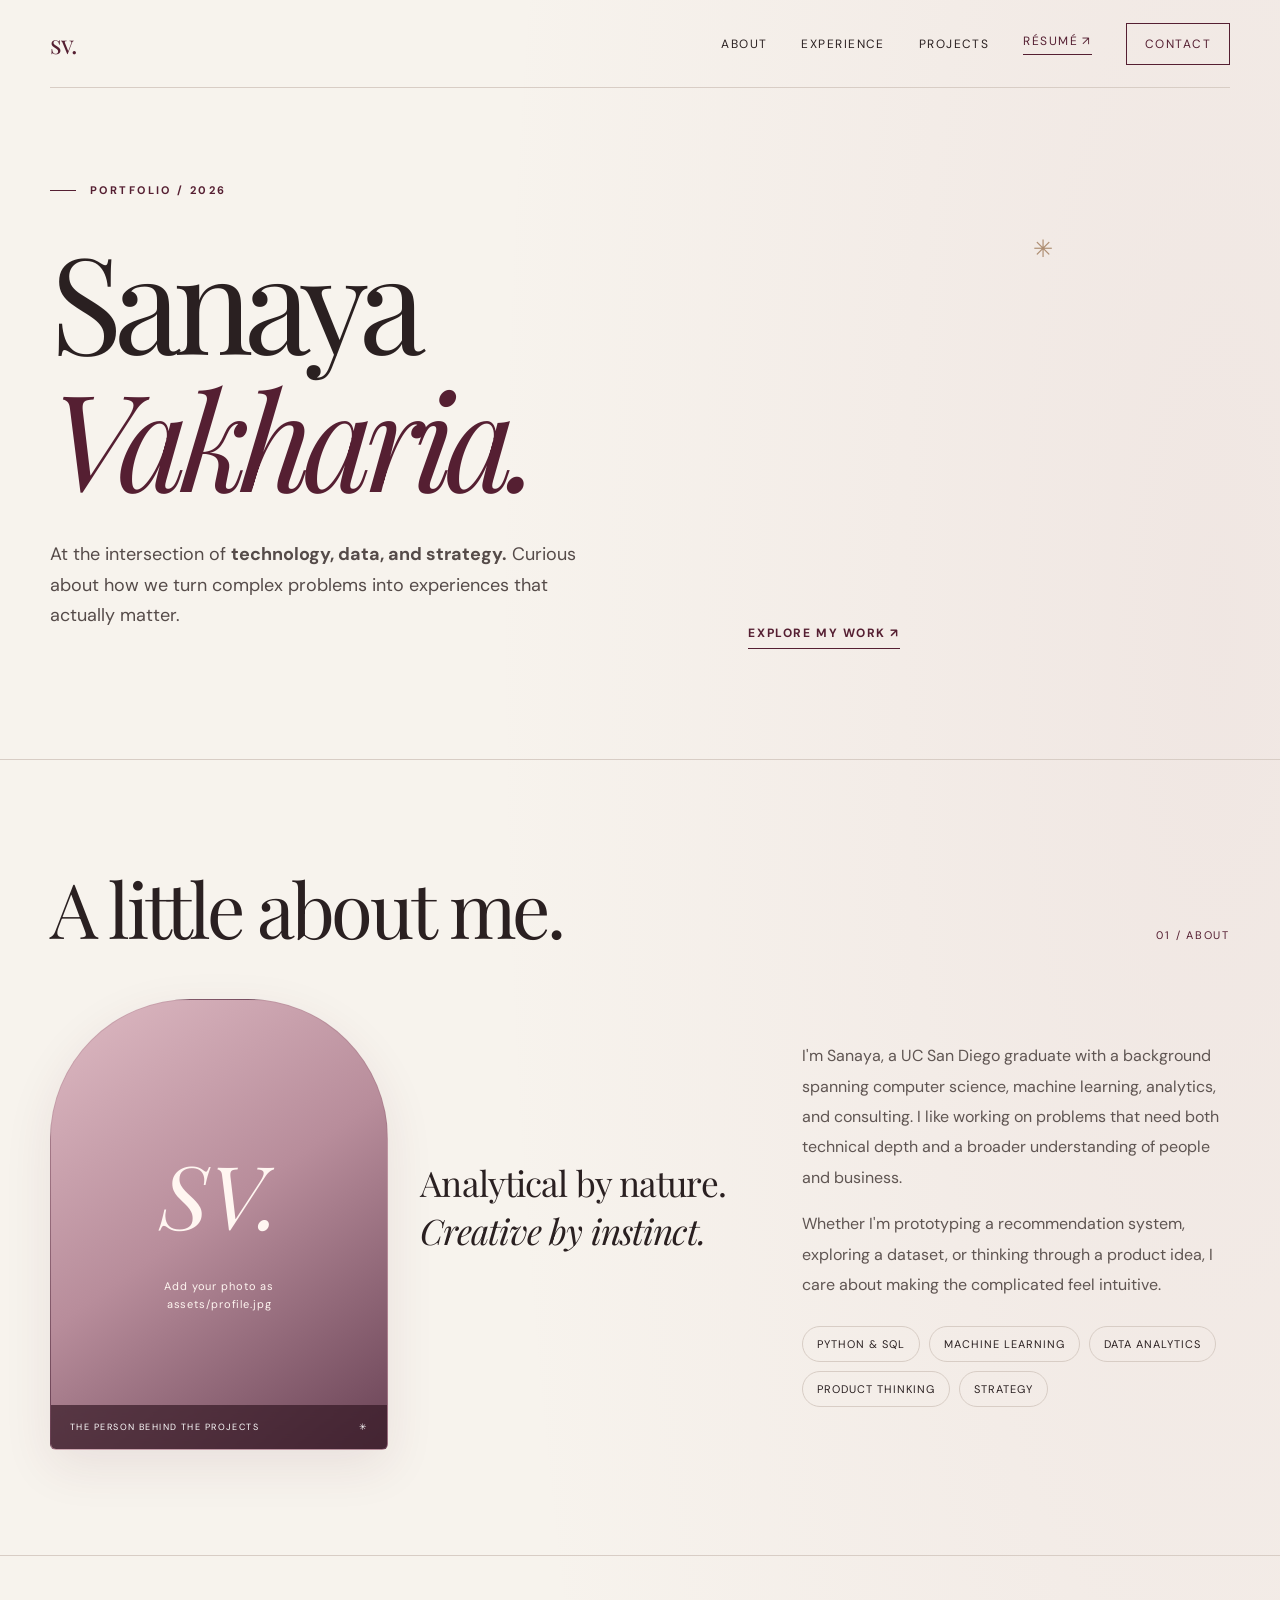
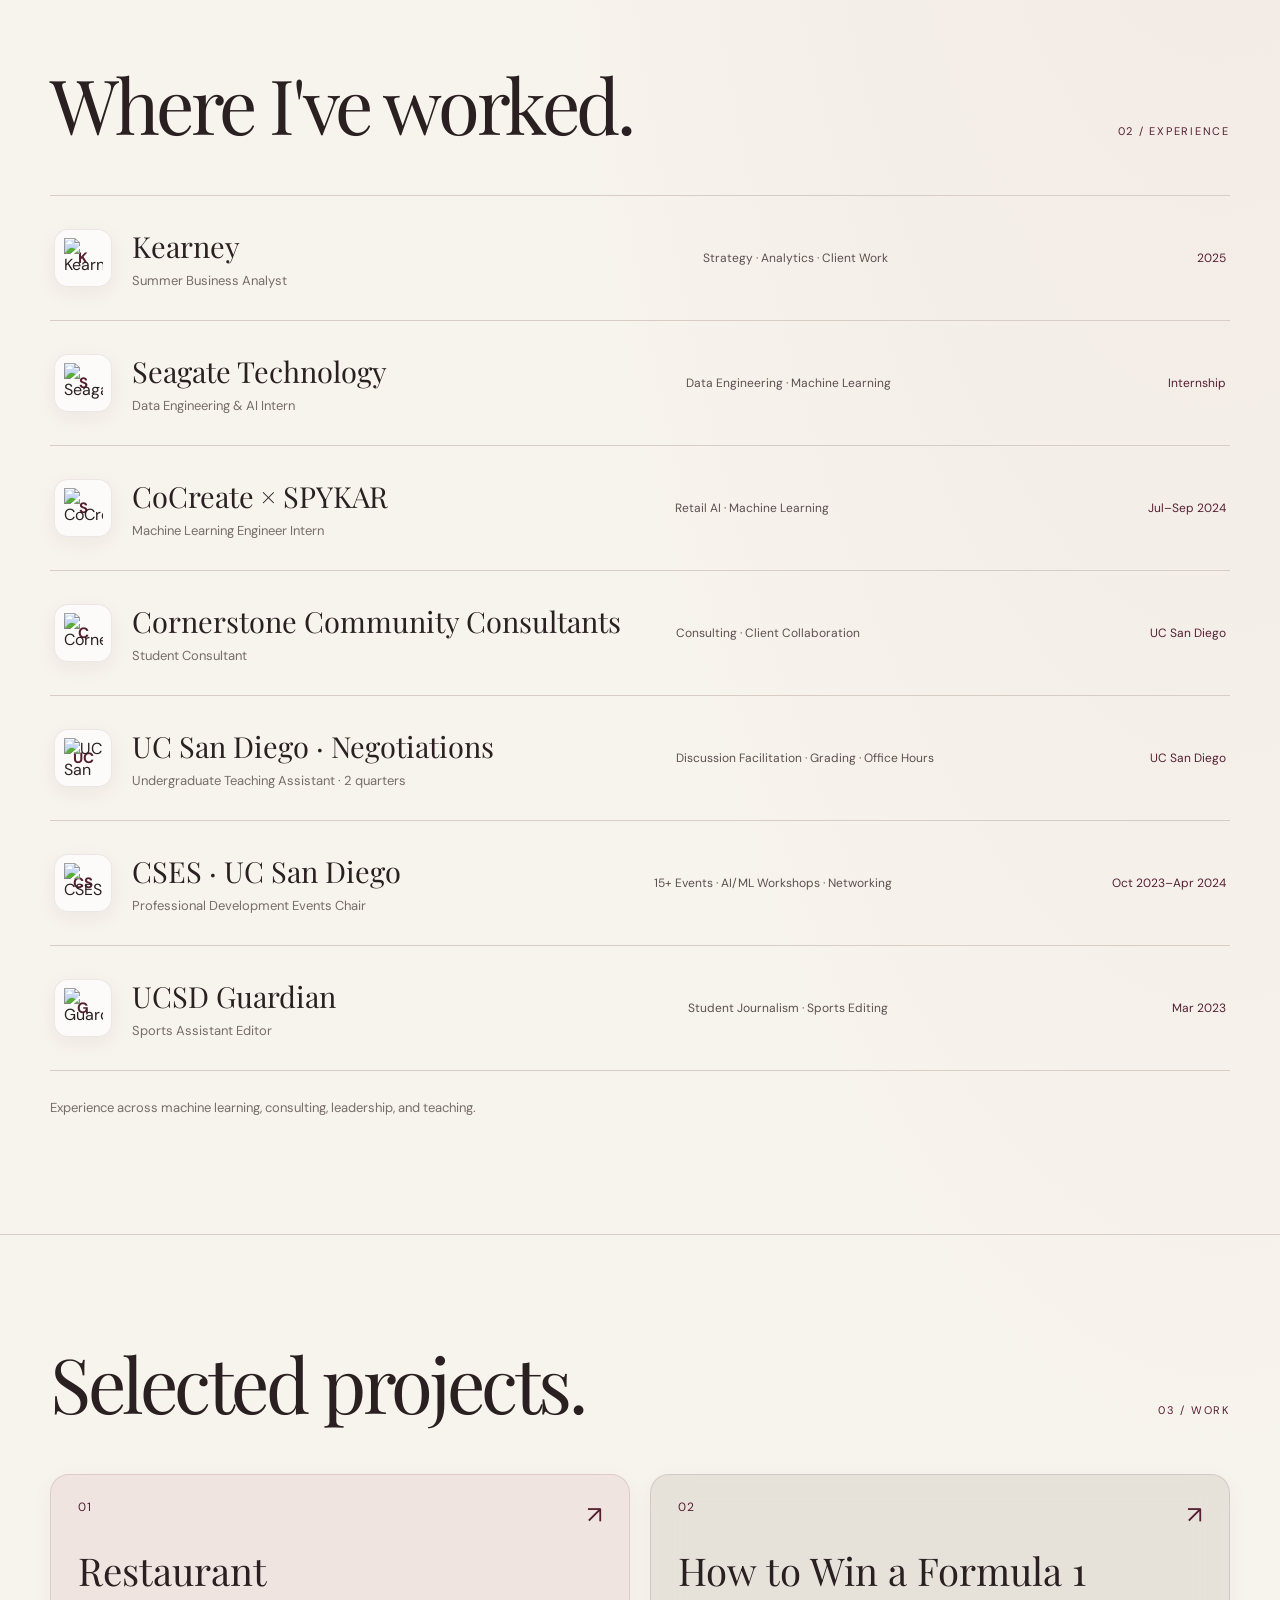
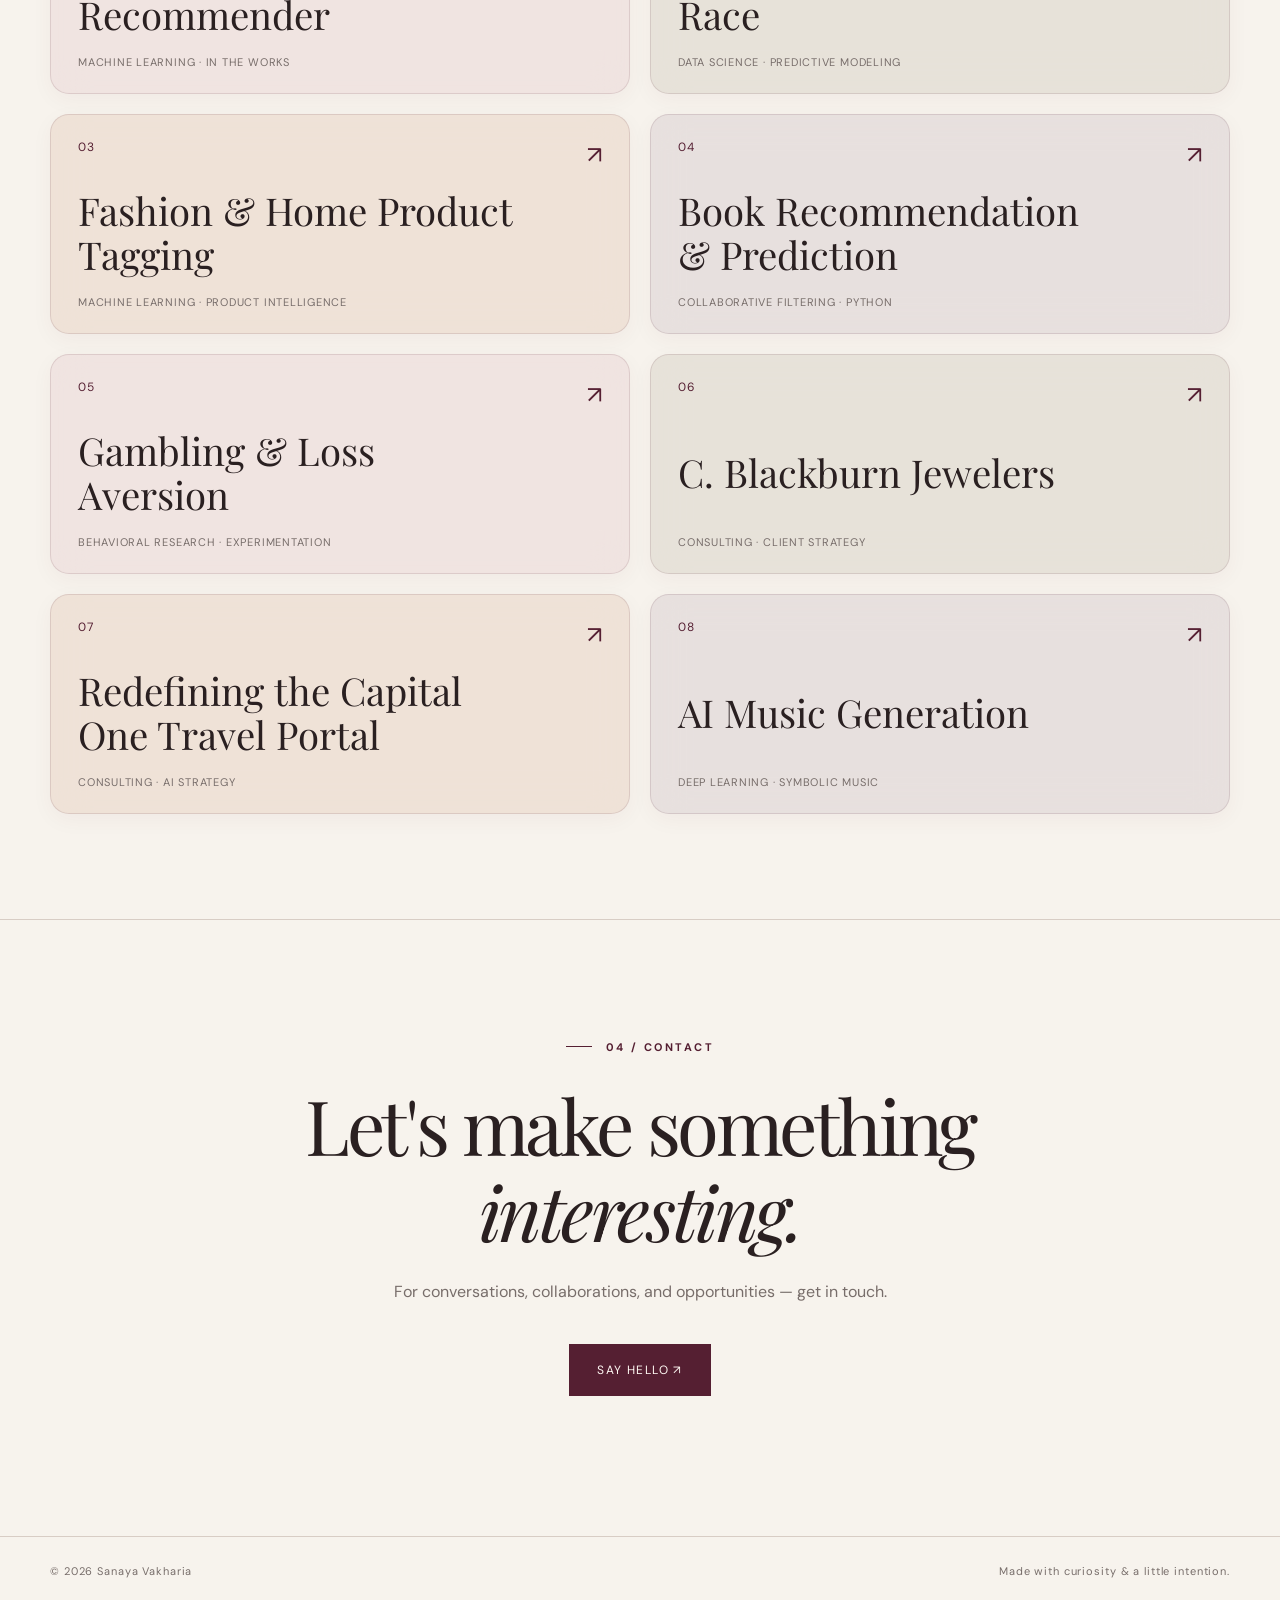
==== commit 3cf96b45: "Add files via upload" ====
--- a/index.html
+++ b/index.html
@@ -1,177 +1,77 @@
+<!DOCTYPE html>
 
-<!DOCTYPE html>
 <html lang="en">
 <head>
-  <meta charset="UTF-8">
-  <meta name="viewport" content="width=device-width, initial-scale=1.0">
-  <title>Sanaya Vakharia</title>
+<meta charset="utf-8"/>
+<meta content="width=device-width, initial-scale=1" name="viewport"/>
+<meta content="#f7f3ed" name="theme-color"/>
+<meta content="Sanaya Vakharia — computer science, data, machine learning, and strategy." name="description"/>
+<title>Sanaya Vakharia — Portfolio</title>
+<link href="https://fonts.googleapis.com" rel="preconnect"/>
+<link crossorigin="" href="https://fonts.gstatic.com" rel="preconnect"/>
+<link href="https://fonts.googleapis.com/css2?family=DM+Sans:wght@400;500;600;700&amp;family=Playfair+Display:ital,wght@0,400;0,500;1,400;1,500&amp;display=swap" rel="stylesheet"/>
+<link href="data:image/svg+xml,%3Csvg xmlns='http://www.w3.org/2000/svg' viewBox='0 0 64 64'%3E%3Crect width='64' height='64' rx='12' fill='%23551f32'/%3E%3Ctext x='32' y='46' text-anchor='middle' font-family='Georgia' font-size='44' fill='%23faf6f0'%3Es%3C/text%3E%3C/svg%3E" rel="icon"/>
+<style>
+    :root{--paper:#f7f3ed;--ink:#2a2021;--wine:#551f32;--muted:#776d6a;--line:#d8cdc5;--card:#eee7dd}
+    *{box-sizing:border-box}html{scroll-behavior:smooth}body{margin:0;background:var(--paper);color:var(--ink);font-family:'DM Sans',sans-serif;-webkit-font-smoothing:antialiased}a{color:inherit;text-decoration:none}button{font:inherit}::selection{background:#e9c8d1;color:var(--wine)}
+    .wrap{width:min(1180px,calc(100% - 72px));margin:auto}.nav{height:88px;display:flex;justify-content:space-between;align-items:center;border-bottom:1px solid var(--line)}.brand{font-family:'Playfair Display',serif;font-size:26px;letter-spacing:-1.5px;color:var(--wine)}.navlinks{display:flex;gap:34px;align-items:center}.navlinks a{font-size:12px;letter-spacing:.12em;text-transform:uppercase;transition:color .2s}.navlinks a:hover{color:var(--wine)}.navlinks .nav-contact{border:1px solid var(--wine);padding:12px 18px;color:var(--wine)}
+    .hero{min-height:650px;padding:95px 0 110px;display:flex;flex-direction:column;justify-content:center;position:relative}.eyebrow{font-size:11px;text-transform:uppercase;letter-spacing:.22em;font-weight:700;color:var(--wine);display:flex;gap:14px;align-items:center}.eyebrow:before{content:'';width:26px;height:1px;background:var(--wine)}h1,h2,h3,p{margin-top:0}.hero h1{font-family:'Playfair Display',serif;font-weight:400;letter-spacing:-.065em;font-size:clamp(76px,10.5vw,160px);line-height:1.02;margin:34px 0}.hero h1 em{font-weight:400;color:var(--wine)}.hero-footer{display:flex;justify-content:space-between;align-items:end;gap:30px;max-width:850px}.hero-copy{font-size:18px;line-height:1.7;color:#554b49;max-width:535px}.text-link{color:var(--wine);white-space:nowrap;font-size:12px;font-weight:700;text-transform:uppercase;letter-spacing:.13em;border-bottom:1px solid var(--wine);padding-bottom:7px}.text-link:hover{opacity:.65}.star{position:absolute;right:15%;top:145px;font-size:24px;color:#ae8e72}
+    section{padding:105px 0;border-top:1px solid var(--line)}.section-heading{display:flex;justify-content:space-between;align-items:baseline;gap:30px;margin-bottom:48px}.section-number{font-size:11px;letter-spacing:.16em;text-transform:uppercase;color:var(--wine)}h2{font-family:'Playfair Display',serif;font-weight:400;letter-spacing:-.045em;font-size:clamp(45px,6vw,76px);line-height:1.13;margin-bottom:0}.about-grid{display:grid;grid-template-columns:1fr 1.15fr;gap:12%;align-items:start}.about-lede{font-family:'Playfair Display',serif;font-size:clamp(28px,3.3vw,44px);line-height:1.35;letter-spacing:-.025em}.about-copy{color:#5f5552;font-size:16px;line-height:1.9}.chips{display:flex;flex-wrap:wrap;gap:9px;margin-top:26px}.chip{font-size:11px;text-transform:uppercase;letter-spacing:.09em;border:1px solid var(--line);border-radius:24px;padding:10px 14px}
+    .work-list{border-top:1px solid var(--line)}.work-row{display:grid;grid-template-columns:1.2fr .9fr auto;gap:32px;padding:31px 4px;border-bottom:1px solid var(--line);align-items:center}.work-row h3{font-family:'Playfair Display',serif;font-size:29px;font-weight:400;margin:0 0 7px}.work-row .sub{font-size:13px;color:var(--muted);margin:0}.work-row .kind{font-size:12px;color:#5c5050}.work-row .date{font-size:12px;color:var(--wine);white-space:nowrap}.work-note{margin-top:28px;color:var(--muted);font-size:13px}
+    .projects{display:grid;grid-template-columns:repeat(2,minmax(0,1fr));gap:18px}.project{background:var(--card);border:1px solid #e4d9cc;padding:36px;min-height:370px;display:flex;flex-direction:column;justify-content:space-between;transition:transform .25s,background .25s}.project:hover{transform:translateY(-5px);background:#e8dcd1}.project:nth-child(2){background:#eadfe0}.project:nth-child(3){background:#e7e3d9}.project:nth-child(4){background:#eaded6}.project:nth-child(5){background:#e7e0df}.project:nth-child(6){background:#eee5d9}.project-top{display:flex;justify-content:space-between;gap:20px;color:var(--wine);font-size:11px;text-transform:uppercase;letter-spacing:.15em}.project-icon{font-size:30px;line-height:1}.project h3{font:400 clamp(30px,3.6vw,48px)/1.13 'Playfair Display',serif;letter-spacing:-.035em;margin:28px 0 12px}.project p{line-height:1.7;font-size:14px;color:#615757;max-width:400px;margin:0}.project-bottom{margin-top:25px;font-size:11px;letter-spacing:.12em;text-transform:uppercase;color:var(--wine)}
+    .contact{padding:120px 0 140px;text-align:center}.contact .eyebrow{justify-content:center}.contact h2{margin:28px auto 25px;max-width:850px}.contact p{color:var(--muted);line-height:1.7;margin-bottom:38px}.button{display:inline-flex;background:var(--wine);color:#fff9f4;padding:18px 28px;font-size:12px;text-transform:uppercase;letter-spacing:.12em;transition:transform .2s,background .2s}.button:hover{background:#713047;transform:translateY(-2px)}footer{border-top:1px solid var(--line);padding:27px 0 35px}.footer-row{display:flex;justify-content:space-between;gap:20px;font-size:11px;letter-spacing:.08em;color:var(--muted)}
+    .reveal{opacity:0;transform:translateY(18px);transition:opacity .65s ease,transform .65s ease}.reveal.show{opacity:1;transform:translateY(0)}
+    @media(max-width:750px){.wrap{width:calc(100% - 38px)}.nav{height:72px}.brand{font-size:22px}.navlinks{gap:16px}.navlinks a{font-size:10px}.navlinks .nav-contact{padding:10px}.hero{min-height:540px;padding:80px 0}.hero h1{font-size:clamp(68px,12.5vw,100px)}.hero-footer{display:block}.hero-copy{font-size:16px}.star{right:3%;top:90px}section{padding:75px 0}.about-grid{grid-template-columns:1fr;gap:24px}.section-heading{align-items:end}.work-row{grid-template-columns:1fr auto;gap:10px}.work-row .kind{grid-row:2;grid-column:1}.work-row .date{grid-row:1;grid-column:2}.projects{grid-template-columns:1fr}.project{min-height:310px}.contact{padding:90px 0}.footer-row{flex-direction:column;gap:8px}}
+    @media(prefers-reduced-motion:reduce){html{scroll-behavior:auto}.reveal{opacity:1;transform:none;transition:none}.project,.button{transition:none}}
+  
+    .project-directory{border-top:1px solid var(--line)}.project-row{display:grid;grid-template-columns:44px minmax(0,1.4fr) minmax(0,.9fr) 26px;gap:20px;align-items:center;border-bottom:1px solid var(--line);padding:26px 12px;transition:background .2s,padding .2s}.project-row:hover,.project-row:focus-visible{background:#efe5dc;padding-left:22px}.project-index{font-size:11px;color:var(--wine);letter-spacing:.12em}.project-name{font:400 clamp(23px,2.7vw,37px)/1.15 'Playfair Display',serif}.project-category{font-size:12px;color:var(--muted)}.project-arrow{font-size:22px;color:var(--wine);transition:transform .2s}.project-row:hover .project-arrow{transform:translate(3px,-3px)}
+    @media(max-width:750px){.project-row{grid-template-columns:26px 1fr 22px;gap:12px;padding:24px 3px}.project-category{grid-column:2;grid-row:2}.project-arrow{grid-column:3;grid-row:1/3;align-self:center}}
+    
 
-  <link href="https://fonts.googleapis.com/css2?family=DM+Sans:wght@400;500;600&family=Playfair+Display:ital,wght@0,400;0,500;1,400&display=swap" rel="stylesheet">
-
-  <style>
-    * {
-      margin: 0;
-      padding: 0;
-      box-sizing: border-box;
-    }
-
-    body {
-      background: #F6F3EC;
-      color: #282720;
-      min-height: 100vh;
-      font-family: 'DM Sans', sans-serif;
-    }
-
-    .page {
-      min-height: 100vh;
-      display: flex;
-      flex-direction: column;
-      padding: 35px 6%;
-    }
-
-    header {
-      display: flex;
-      justify-content: space-between;
-      align-items: center;
-    }
-
-    .name {
-      font-size: 15px;
-      font-weight: 600;
-      letter-spacing: -0.3px;
-    }
-
-    .status {
-      display: flex;
-      align-items: center;
-      gap: 9px;
-      font-size: 10px;
-      letter-spacing: 1.5px;
-      color: #77756E;
-    }
-
-    .dot {
-      height: 7px;
-      width: 7px;
-      background: #873D48;
-      border-radius: 50%;
-      animation: pulse 2s infinite;
-    }
-
-    main {
-      flex: 1;
-      display: flex;
-      flex-direction: column;
-      justify-content: center;
-      align-items: flex-start;
-      max-width: 750px;
-      width: 100%;
-      margin: auto;
-    }
-
-    .eyebrow {
-      color: #873D48;
-      letter-spacing: 2.5px;
-      font-size: 11px;
-      font-weight: 600;
-      margin-bottom: 27px;
-    }
-
-    h1 {
-      font-family: 'Playfair Display', serif;
-      font-size: clamp(75px, 12vw, 150px);
-      font-weight: 400;
-      line-height: 1.08;
-      letter-spacing: -4px;
-    }
-
-    h1 span {
-      display: block;
-      color: #873D48;
-      font-style: italic;
-      font-weight: 400;
-    }
-
-    .description {
-      margin-top: 35px;
-      max-width: 460px;
-      font-size: 15px;
-      line-height: 1.9;
-      color: #77756E;
-    }
-
-    footer {
-      display: flex;
-      justify-content: space-between;
-      align-items: center;
-      border-top: 1px solid #DDD9CF;
-      padding-top: 22px;
-      font-size: 11px;
-      color: #77756E;
-    }
-
-    @keyframes pulse {
-      0%, 100% { opacity: 1; }
-      50% { opacity: 0.35; }
-    }
-
-    @media (max-width: 600px) {
-      .page {
-        padding: 25px;
-      }
-
-      .status {
-        font-size: 8px;
-      }
-
-      h1 {
-        letter-spacing: -2px;
-        font-size: clamp(60px, 13vw, 90px);
-      }
-
-      .description {
-        font-size: 14px;
-      }
-
-      footer {
-        font-size: 10px;
-      }
-    }
-  </style>
+/* Portfolio v2 — more visual, still editorial */
+body{background: radial-gradient(ellipse at 95% 13%,rgba(189,140,150,.12),transparent 42%),var(--paper)}
+.navlinks a[href$=".pdf"]{border-bottom:1px solid var(--wine);padding-bottom:5px;color:var(--wine)}
+.about-with-photo{grid-template-columns:.87fr .9fr 1.1fr;gap:32px;align-items:center}
+.about-with-photo .about-lede{font-size:clamp(27px,2.75vw,40px)}
+.portrait-card{min-height:310px;aspect-ratio:3/4;position:relative;background:linear-gradient(145deg,#debac3,#b88d9b 48%,#694255);border:1px solid rgba(85,31,50,.11);border-radius:140px 140px 6px 6px;overflow:hidden;box-shadow:0 16px 50px rgba(85,31,50,.09)}
+.portrait-card>img{height:100%;width:100%;position:absolute;inset:0;object-fit:cover;object-position:center 25%}
+.portrait-placeholder{position:absolute;inset:0;display:flex;flex-direction:column;align-items:center;justify-content:center;gap:25px;color:#fff6f1;text-align:center}.portrait-placeholder span{font:italic 88px 'Playfair Display',serif}.portrait-placeholder small{font-size:11px;line-height:1.7;letter-spacing:.08em}
+.portrait-caption{position:absolute;bottom:0;left:0;right:0;padding:16px 19px;background:rgba(51,23,35,.68);backdrop-filter:blur(9px);color:#fff;font-size:9px;letter-spacing:.16em;display:flex;justify-content:space-between;gap:10px}
+.experience-heading{display:flex;align-items:center;gap:20px;min-width:0}.experience-heading>div:last-child{min-width:0}
+.experience-logo{width:58px;height:58px;flex:0 0 58px;border-radius:14px;display:flex;align-items:center;justify-content:center;background:rgba(255,255,255,.65);border:1px solid rgba(85,31,50,.09);box-shadow:0 6px 20px rgba(85,31,50,.055);position:relative}
+.experience-logo img{width:39px;height:39px;object-fit:contain;position:relative;z-index:1}.experience-logo span{position:absolute;font:bold 15px 'DM Sans',sans-serif;color:var(--wine)}
+.project-directory{border:0;display:grid;grid-template-columns:repeat(2,minmax(0,1fr));gap:20px}
+.project-row{min-height:220px;border:1px solid rgba(85,31,50,.13);border-radius:19px;padding:24px 27px;display:grid;grid-template-columns:1fr 30px;grid-template-rows:auto 1fr auto;gap:15px 8px;align-items:start;background:rgba(232,211,211,.48);backdrop-filter:blur(18px);-webkit-backdrop-filter:blur(18px);box-shadow:0 6px 22px rgba(85,31,50,.045);transition:transform .25s,background .25s,box-shadow .25s,padding .25s}
+.project-row:nth-child(4n+2){background:rgba(219,214,204,.58)}.project-row:nth-child(4n+3){background:rgba(232,214,200,.58)}.project-row:nth-child(4n+4){background:rgba(216,207,210,.52)}
+.project-row:hover,.project-row:focus-visible{padding:24px 27px;background:rgba(235,205,213,.78);transform:translateY(-5px);box-shadow:0 15px 30px rgba(85,31,50,.085)}
+.project-index{grid-column:1;grid-row:1;font-size:12px}.project-name{grid-column:1/3;grid-row:2;font-size:clamp(30px,3vw,43px);align-self:center;max-width:440px}.project-category{grid-column:1;grid-row:3;font-size:11px;text-transform:uppercase;letter-spacing:.07em}.project-arrow{grid-column:2;grid-row:1;font-size:24px;justify-self:end}
+@media(max-width:950px){.about-with-photo{grid-template-columns:.8fr 1.1fr;gap:24px}.about-with-photo .portrait-card{grid-row:1/3;grid-column:1}.about-with-photo .about-lede{grid-column:2}.about-with-photo>div:last-child{grid-column:2}}
+@media(max-width:700px){.about-with-photo{grid-template-columns:1fr}.about-with-photo .portrait-card{grid-column:1;grid-row:auto;max-width:340px;width:100%;margin:auto}.about-with-photo .about-lede,.about-with-photo>div:last-child{grid-column:1}.project-directory{grid-template-columns:1fr}.project-row{min-height:195px}.project-name{font-size:32px}.experience-logo{width:45px;height:45px;flex-basis:45px}.experience-logo img{width:28px;height:28px}.experience-heading{gap:13px}.navlinks{gap:11px}.navlinks a{font-size:9px}}
+</style>
 </head>
-
 <body>
-  <div class="page">
-
-    <header>
-      <div class="name">Sanaya Vakharia.</div>
-
-      <div class="status">
-        <span class="dot"></span>
-        WORK IN PROGRESS
-      </div>
-    </header>
-
-    <main>
-      <p class="eyebrow">A LITTLE REDESIGN IN PROGRESS</p>
-
-      <h1>
-        Currently
-        <span>building.</span>
-      </h1>
-
-      <p class="description">
-        My little corner of the internet is getting a refresh.
-        I'm putting together a space for the things I've worked on,
-        the ideas I'm exploring, and whatever comes next.
-      </p>
-    </main>
-
-    <footer>
-      <span>© 2026 Sanaya Vakharia</span>
-      <span>More soon. ✳</span>
-    </footer>
-
-  </div>
+<header class="wrap nav">
+<a aria-label="Sanaya Vakharia home" class="brand" href="#home">sv.</a>
+<nav aria-label="Main navigation" class="navlinks"><a href="#about">About</a><a href="#experience">Experience</a><a href="#projects">Projects</a><a href="assets/resume/Sanaya_Vakharia_ML_Resume.pdf" rel="noopener" target="_blank">Résumé ↗</a><a class="nav-contact" href="#contact">Contact</a></nav>
+</header>
+<main>
+<div class="wrap hero" id="home"><span aria-hidden="true" class="star">✳</span><div class="eyebrow">Portfolio / 2026</div><h1>Sanaya<br/><em>Vakharia.</em></h1><div class="hero-footer"><p class="hero-copy">At the intersection of <strong>technology, data, and strategy.</strong> Curious about how we turn complex problems into experiences that actually matter.</p><a class="text-link" href="#projects">Explore my work ↗</a></div></div>
+<section id="about"><div class="wrap"><div class="section-heading reveal"><h2>A little about me.</h2><span class="section-number">01 / About</span></div><div class="about-grid about-with-photo"><div class="portrait-card reveal"><img alt="Portrait of Sanaya Vakharia" onerror="this.style.display='none';this.nextElementSibling.style.display='flex'" src="assets/profile.jpg"/><div class="portrait-placeholder" style="display:none"><span>SV.</span><small>Add your photo as<br/>assets/profile.jpg</small></div><div class="portrait-caption">THE PERSON BEHIND THE PROJECTS <span>✳</span></div></div><p class="about-lede reveal">Analytical by nature.<br/><em>Creative by instinct.</em></p><div class="reveal"><p class="about-copy">I'm Sanaya, a UC San Diego graduate with a background spanning computer science, machine learning, analytics, and consulting. I like working on problems that need both technical depth and a broader understanding of people and business.</p><p class="about-copy">Whether I'm prototyping a recommendation system, exploring a dataset, or thinking through a product idea, I care about making the complicated feel intuitive.</p><div class="chips"><span class="chip">Python &amp; SQL</span><span class="chip">Machine Learning</span><span class="chip">Data Analytics</span><span class="chip">Product Thinking</span><span class="chip">Strategy</span></div></div></div></div></section>
+<section id="experience"><div class="wrap"><div class="section-heading reveal"><h2>Where I've worked.</h2><span class="section-number">02 / Experience</span></div><div class="work-list reveal"><div class="work-row"><div class="experience-heading"><div class="experience-logo"><img alt="Kearney logo" loading="lazy" src="https://www.google.com/s2/favicons?domain=kearney.com&amp;sz=128"/><span>K</span></div><div><h3>Kearney</h3><p class="sub">Summer Business Analyst</p></div></div><div class="kind">Strategy · Analytics · Client Work</div><div class="date">2025</div></div><div class="work-row"><div class="experience-heading"><div class="experience-logo"><img alt="Seagate Technology logo" loading="lazy" src="https://www.google.com/s2/favicons?domain=seagate.com&amp;sz=128"/><span>S</span></div><div><h3>Seagate Technology</h3><p class="sub">Data Engineering &amp; AI Intern</p></div></div><div class="kind">Data Engineering · Machine Learning</div><div class="date">Internship</div></div><div class="work-row"><div class="experience-heading"><div class="experience-logo"><img alt="CoCreate × SPYKAR logo" loading="lazy" src="https://www.google.com/s2/favicons?domain=spykar.com&amp;sz=128"/><span>S</span></div><div><h3>CoCreate × SPYKAR</h3><p class="sub">Machine Learning Engineer Intern</p></div></div><div class="kind">Retail AI · Machine Learning</div><div class="date">Jul–Sep 2024</div></div><div class="work-row"><div class="experience-heading"><div class="experience-logo"><img alt="Cornerstone Community Consultants logo" loading="lazy" src="https://www.google.com/s2/favicons?domain=ucsd.edu&amp;sz=128"/><span>C</span></div><div><h3>Cornerstone Community Consultants</h3><p class="sub">Student Consultant</p></div></div><div class="kind">Consulting · Client Collaboration</div><div class="date">UC San Diego</div></div><div class="work-row"><div class="experience-heading"><div class="experience-logo"><img alt="UC San Diego · Negotiations logo" loading="lazy" src="https://www.google.com/s2/favicons?domain=ucsd.edu&amp;sz=128"/><span>UC</span></div><div><h3>UC San Diego · Negotiations</h3><p class="sub">Undergraduate Teaching Assistant · 2 quarters</p></div></div><div class="kind">Discussion Facilitation · Grading · Office Hours</div><div class="date">UC San Diego</div></div><div class="work-row"><div class="experience-heading"><div class="experience-logo"><img alt="CSES logo" loading="lazy" src="https://www.google.com/s2/favicons?domain=ucsd.edu&amp;sz=128"/><span>CS</span></div><div><h3>CSES · UC San Diego</h3><p class="sub">Professional Development Events Chair</p></div></div><div class="kind">15+ Events · AI/ML Workshops · Networking</div><div class="date">Oct 2023–Apr 2024</div></div><div class="work-row"><div class="experience-heading"><div class="experience-logo"><img alt="Guardian logo" loading="lazy" src="https://www.google.com/s2/favicons?domain=ucsdguardian.org&amp;sz=128"/><span>G</span></div><div><h3>UCSD Guardian</h3><p class="sub">Sports Assistant Editor</p></div></div><div class="kind">Student Journalism · Sports Editing</div><div class="date">Mar 2023</div></div></div><p class="work-note reveal">Experience across machine learning, consulting, leadership, and teaching.</p></div></section>
+<section id="projects"><div class="wrap"><div class="section-heading reveal"><h2>Selected projects.</h2><span class="section-number">03 / Work</span></div><div class="project-directory reveal"><a aria-label="Explore Restaurant Recommender" class="project-row" href="projects/restaurant-recommender.html"><span class="project-index">01</span><span class="project-name">Restaurant Recommender</span><span class="project-category">Machine Learning · In the works</span><span aria-hidden="true" class="project-arrow">↗</span></a>
+<a aria-label="Explore How to Win a Formula 1 Race" class="project-row" href="projects/formula-one.html"><span class="project-index">02</span><span class="project-name">How to Win a Formula 1 Race</span><span class="project-category">Data Science · Predictive Modeling</span><span aria-hidden="true" class="project-arrow">↗</span></a>
+<a aria-label="Explore Fashion &amp; Home Product Tagging" class="project-row" href="projects/fashion-tagging.html"><span class="project-index">03</span><span class="project-name">Fashion &amp; Home Product Tagging</span><span class="project-category">Machine Learning · Product Intelligence</span><span aria-hidden="true" class="project-arrow">↗</span></a>
+<a aria-label="Explore Book Recommendation &amp; Prediction" class="project-row" href="projects/book-recommender.html"><span class="project-index">04</span><span class="project-name">Book Recommendation &amp; Prediction</span><span class="project-category">Collaborative Filtering · Python</span><span aria-hidden="true" class="project-arrow">↗</span></a>
+<a aria-label="Explore Gambling &amp; Loss Aversion" class="project-row" href="projects/behavioral-economics.html"><span class="project-index">05</span><span class="project-name">Gambling &amp; Loss Aversion</span><span class="project-category">Behavioral Research · Experimentation</span><span aria-hidden="true" class="project-arrow">↗</span></a>
+<a aria-label="Explore C. Blackburn Jewelers" class="project-row" href="projects/cornerstone-consulting.html"><span class="project-index">06</span><span class="project-name">C. Blackburn Jewelers</span><span class="project-category">Consulting · Client Strategy</span><span aria-hidden="true" class="project-arrow">↗</span></a>
+<a aria-label="Explore Redefining the Capital One Travel Portal" class="project-row" href="projects/capital-one.html"><span class="project-index">07</span><span class="project-name">Redefining the Capital One Travel Portal</span><span class="project-category">Consulting · AI Strategy</span><span aria-hidden="true" class="project-arrow">↗</span></a>
+<a aria-label="Explore AI Music Generation" class="project-row" href="projects/ai-music.html"><span class="project-index">08</span><span class="project-name">AI Music Generation</span><span class="project-category">Deep Learning · Symbolic Music</span><span aria-hidden="true" class="project-arrow">↗</span></a></div></div></section>
+<section class="contact" id="contact"><div class="wrap reveal"><div class="eyebrow">04 / Contact</div><h2>Let's make something <em>interesting.</em></h2><p>For conversations, collaborations, and opportunities — get in touch.</p><a class="button" href="mailto:svakharia@ucsd.edu">Say hello ↗</a></div></section>
+</main>
+<footer><div class="wrap footer-row"><span>© <span id="year">2026</span> Sanaya Vakharia</span><span>Made with curiosity &amp; a little intention.</span></div></footer>
+<script>
+    document.getElementById('year').textContent=new Date().getFullYear();
+    if('IntersectionObserver' in window){const observer=new IntersectionObserver(entries=>{entries.forEach(entry=>{if(entry.isIntersecting){entry.target.classList.add('show');observer.unobserve(entry.target)}})},{threshold:.08});document.querySelectorAll('.reveal').forEach(el=>observer.observe(el))}else{document.querySelectorAll('.reveal').forEach(el=>el.classList.add('show'))}
+  </script>
 </body>
 </html>
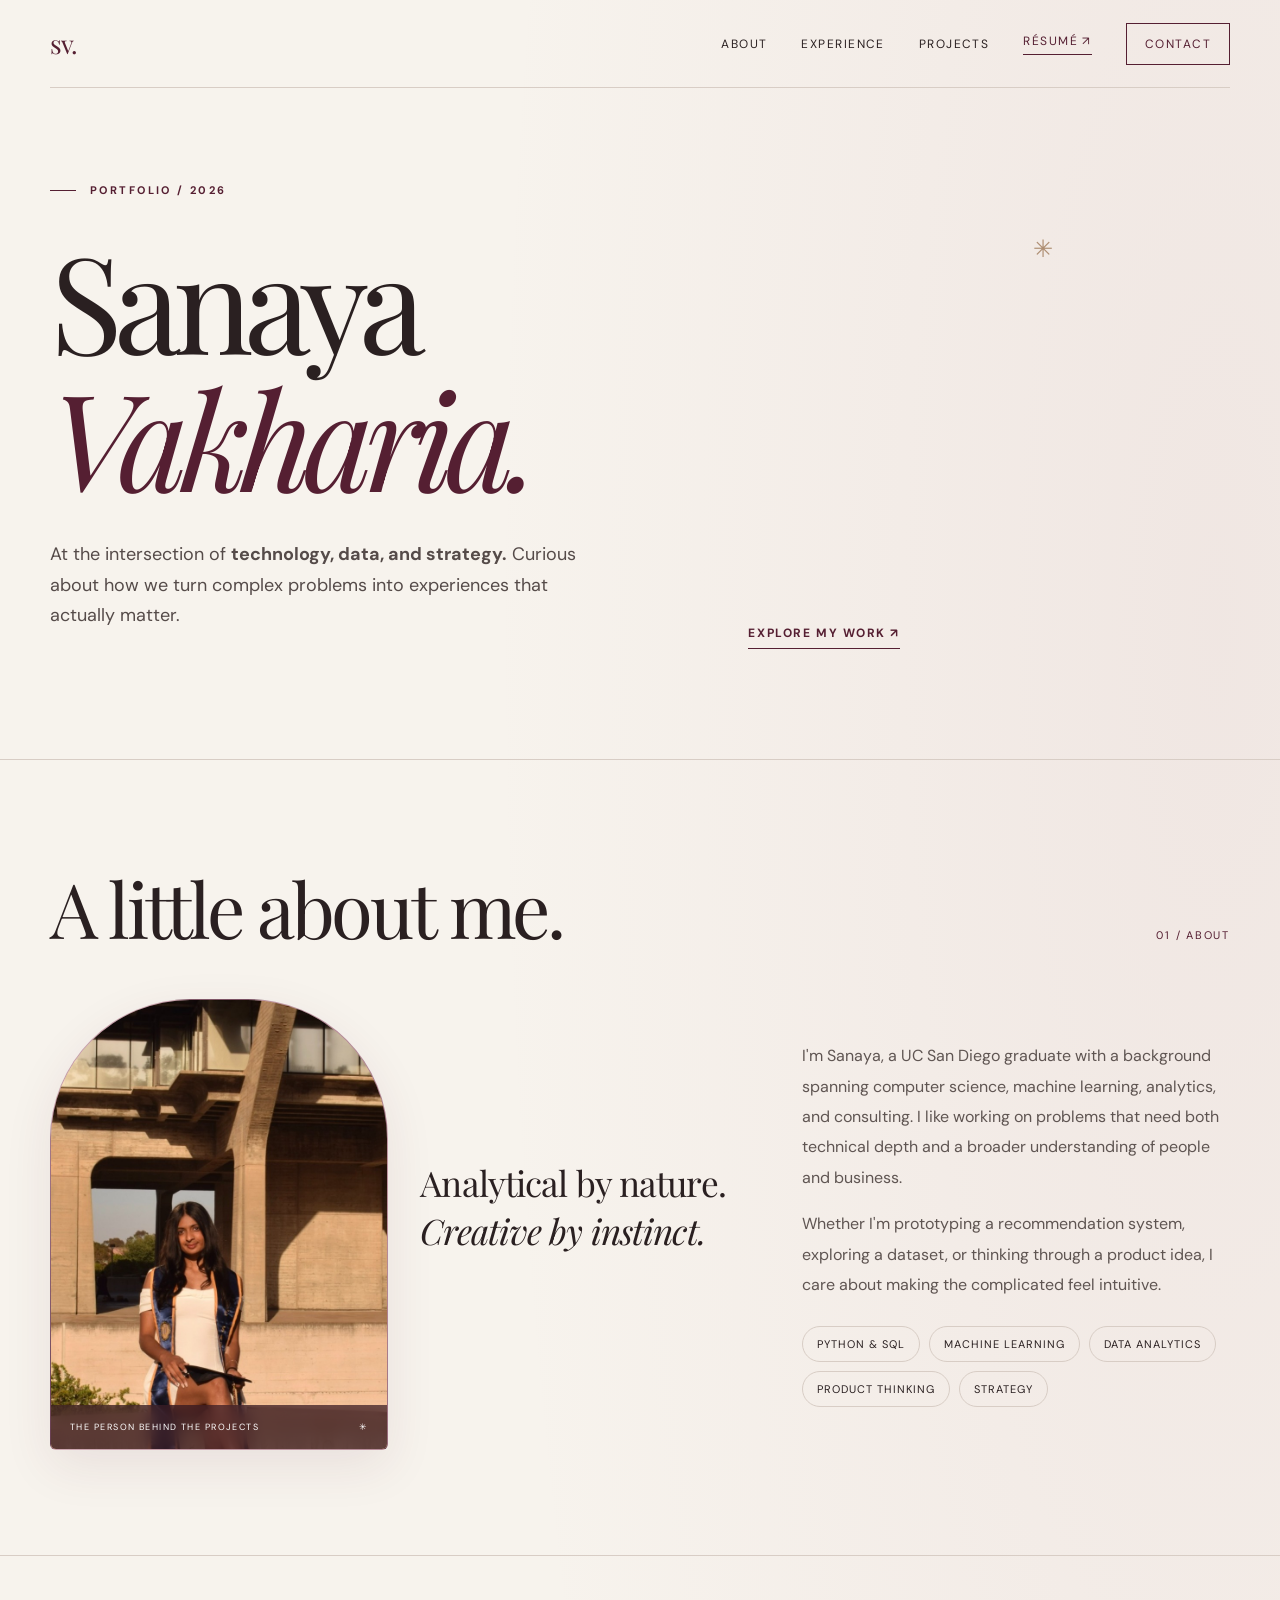
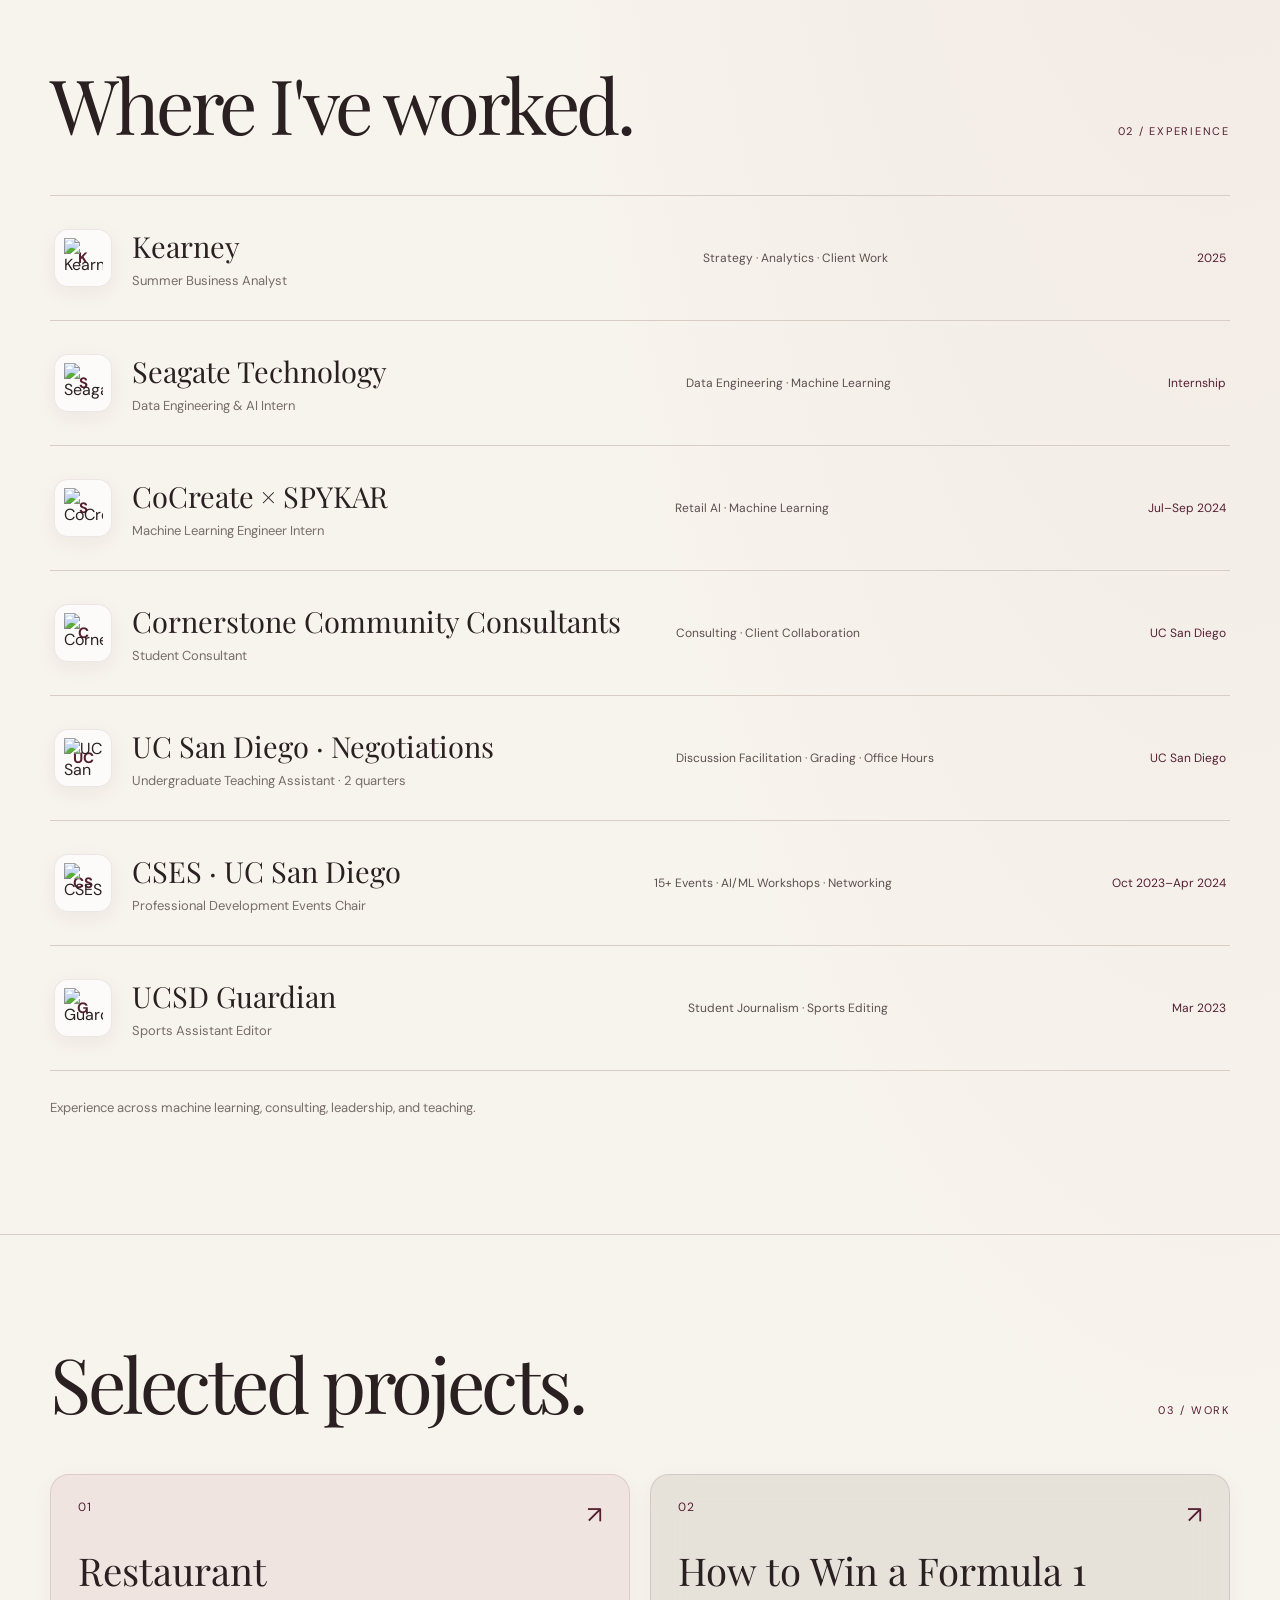
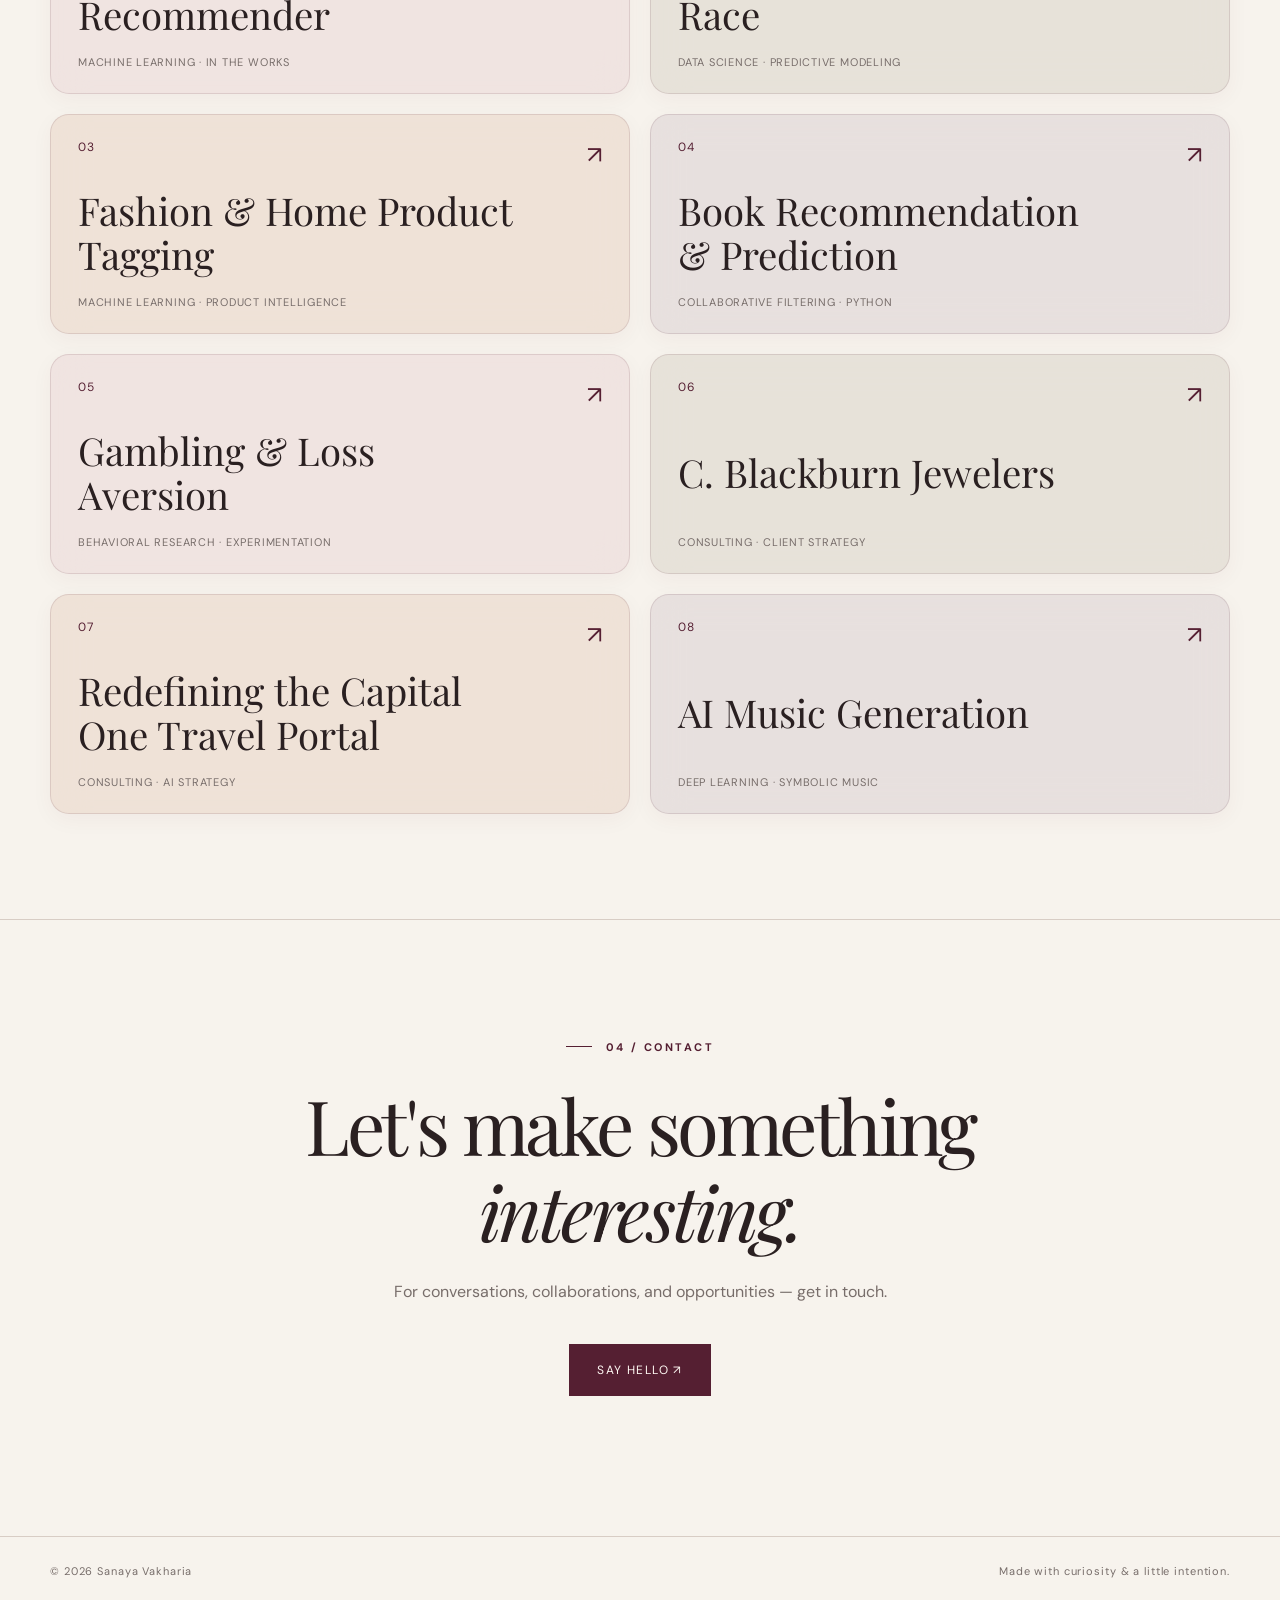
==== commit dc6c43e7: "email change" ====
--- a/index.html
+++ b/index.html
@@ -66,7 +66,7 @@
 <a aria-label="Explore C. Blackburn Jewelers" class="project-row" href="projects/cornerstone-consulting.html"><span class="project-index">06</span><span class="project-name">C. Blackburn Jewelers</span><span class="project-category">Consulting · Client Strategy</span><span aria-hidden="true" class="project-arrow">↗</span></a>
 <a aria-label="Explore Redefining the Capital One Travel Portal" class="project-row" href="projects/capital-one.html"><span class="project-index">07</span><span class="project-name">Redefining the Capital One Travel Portal</span><span class="project-category">Consulting · AI Strategy</span><span aria-hidden="true" class="project-arrow">↗</span></a>
 <a aria-label="Explore AI Music Generation" class="project-row" href="projects/ai-music.html"><span class="project-index">08</span><span class="project-name">AI Music Generation</span><span class="project-category">Deep Learning · Symbolic Music</span><span aria-hidden="true" class="project-arrow">↗</span></a></div></div></section>
-<section class="contact" id="contact"><div class="wrap reveal"><div class="eyebrow">04 / Contact</div><h2>Let's make something <em>interesting.</em></h2><p>For conversations, collaborations, and opportunities — get in touch.</p><a class="button" href="mailto:svakharia@ucsd.edu">Say hello ↗</a></div></section>
+<section class="contact" id="contact"><div class="wrap reveal"><div class="eyebrow">04 / Contact</div><h2>Let's make something <em>interesting.</em></h2><p>For conversations, collaborations, and opportunities — get in touch.</p><a class="button" href="mailto:sanayavakharia@gmail.com">Say hello ↗</a></div></section>
 </main>
 <footer><div class="wrap footer-row"><span>© <span id="year">2026</span> Sanaya Vakharia</span><span>Made with curiosity &amp; a little intention.</span></div></footer>
 <script>
